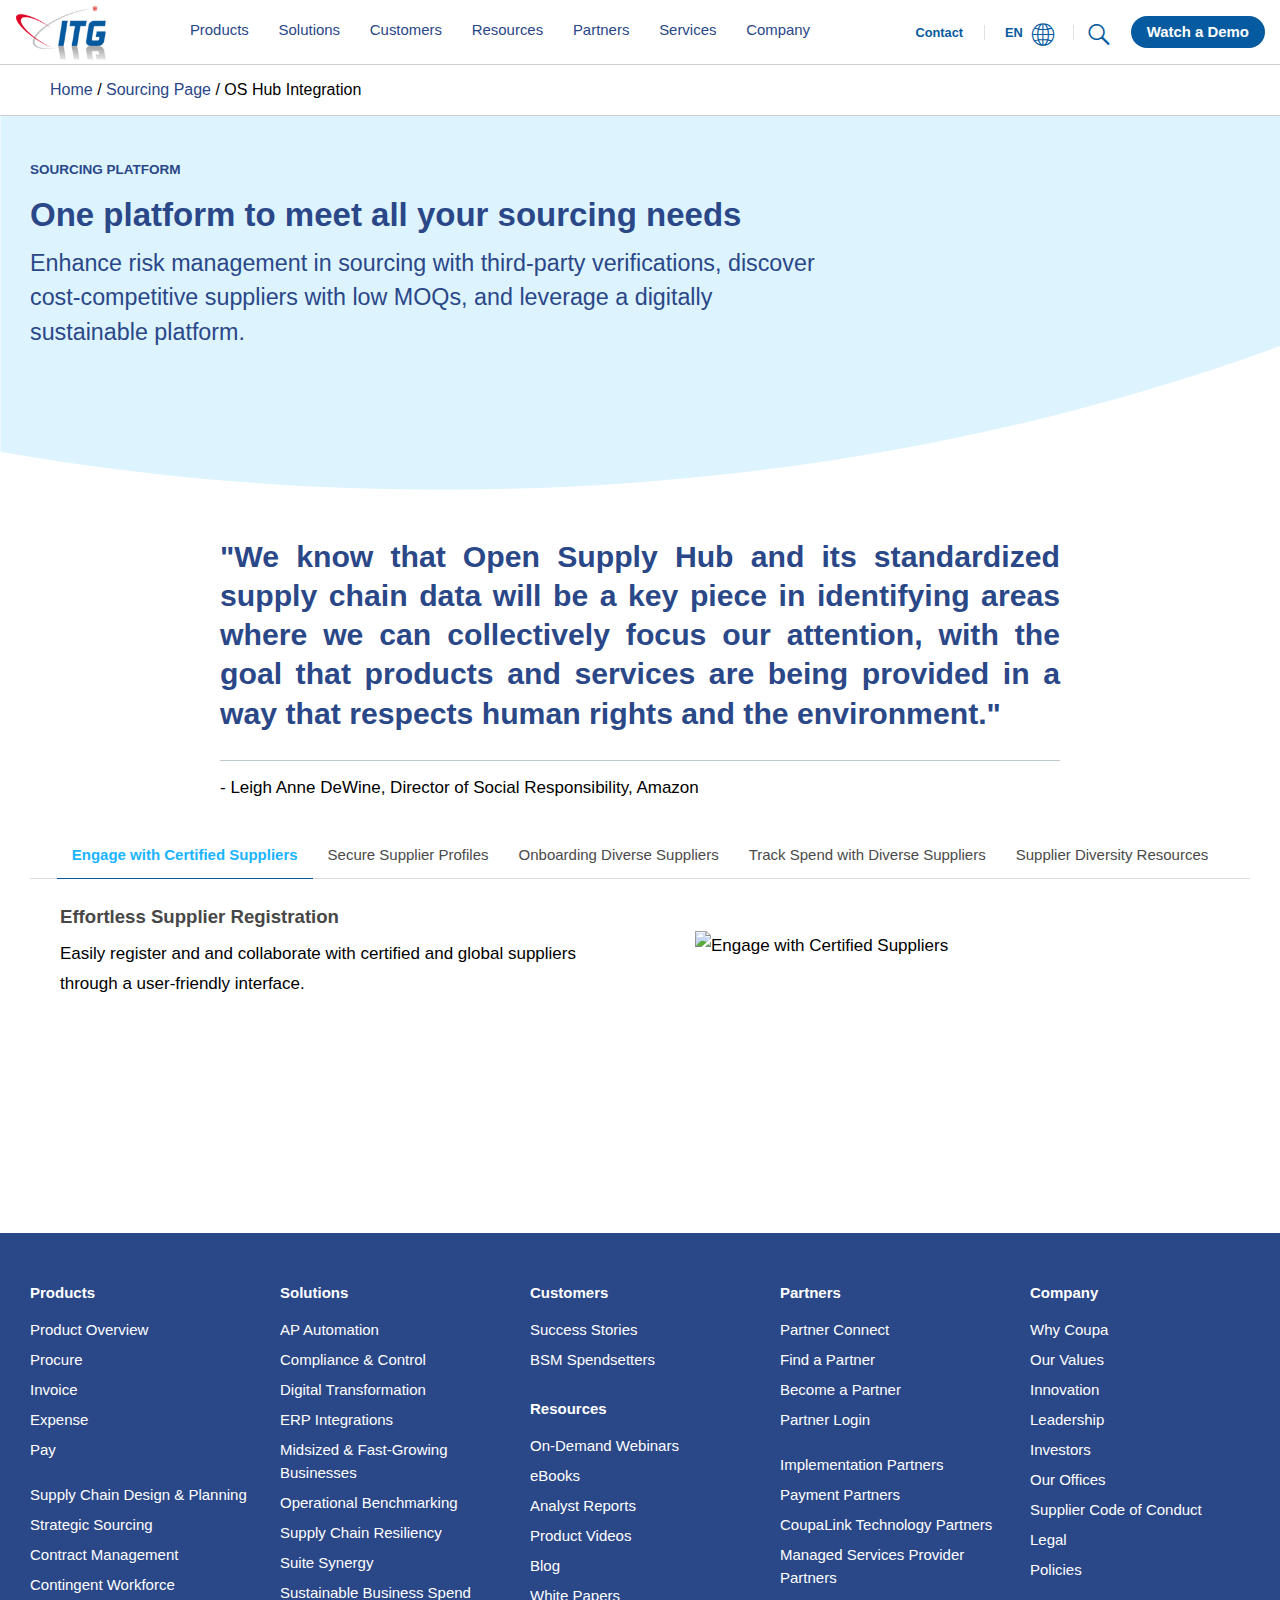
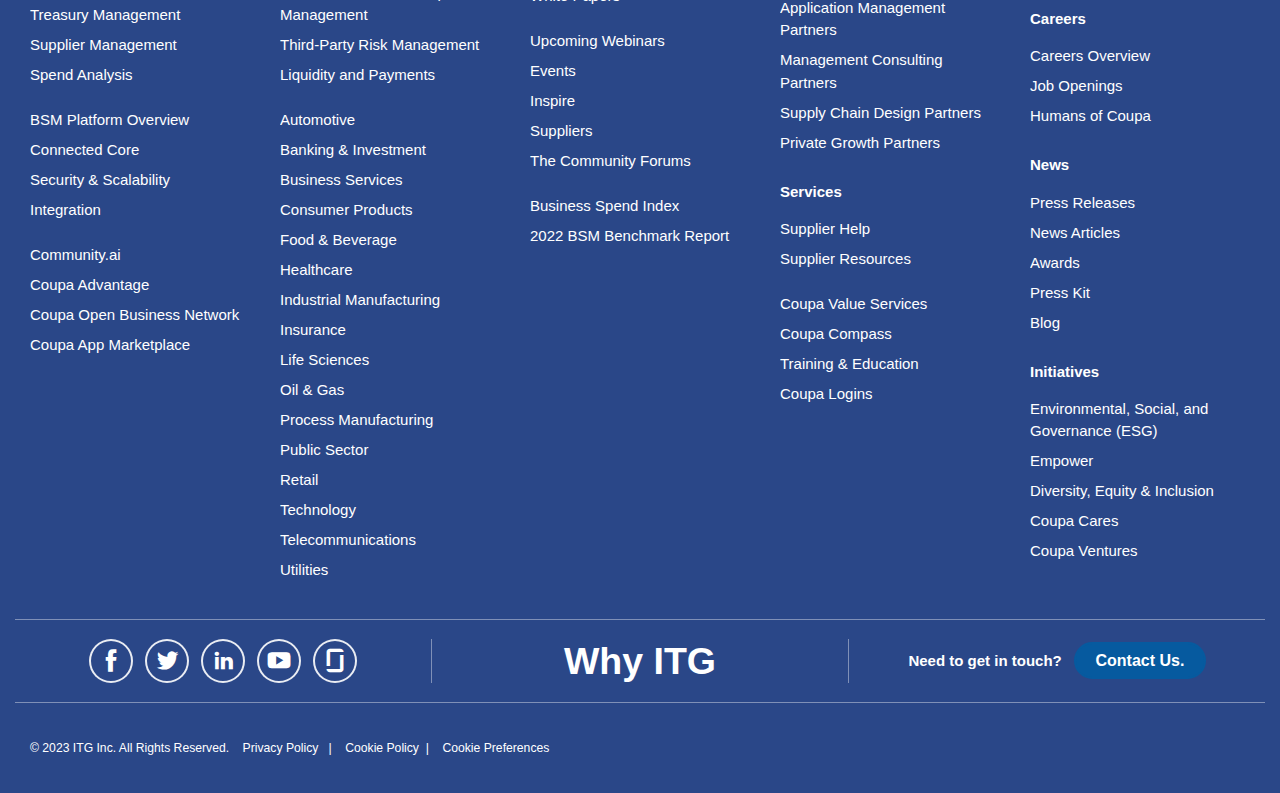
==== sourcing/OS-Hub.html @ 39d5b138 "Update 6" ====
<!DOCTYPE html>
<html lang="en">

<head>
    <meta charset="UTF-8">
    <meta name="viewport" content="width=device-width, initial-scale=1.0">
    <meta http-equiv="Content-Type" content="text/html; charset=UTF-8">
    <meta name="theme-color" content="#1ab4ff">
    <link rel="shortcut icon" href="../img/logo/favicon.png">
    <title>Open Supply Hub Integration | Sourcing | Interactive Technologies Gateway</title>


    <link rel="stylesheet" media="all" href="../css/sourcingPages.css">
    <link rel="stylesheet" media="all" href="https://use.typekit.net/awj7kkq.css" />
    <link rel="stylesheet" media="all" href="../css/sourcingPages2.css">
    <link rel="stylesheet" media="all" href="../css/index2.css">
    <link rel="stylesheet" media="all" href="../css/widget.css">
    <link rel="stylesheet" media="all" href="../css/custom.css">
    <link rel="stylesheet" media="all" href="../css/products.css">
    <link rel="stylesheet" media="all" href="../css/index.css">
    <link rel="stylesheet" media="all" href="../css/index3.css">

    <script src="../js/sourcingPages.js"></script>
</head>

<body>
    <!-- Header -->
    <menu class="main-menu">
        <div class="full-span menu">
            <div class="region region-navigation">
                <div role="navigation" aria-labelledby="block-system-menu-block-mega-menu-menu"
                    id="block-system-menu-block-mega-menu" class="block block-menu navigation menu--mega-menu">
                    <div class="mega-menu-nav">
                        <nav class="nav">
                            <ul class="main-menu site-width-menu">
                                <li class="logo-menu site-width">
                                    <a id="MM-Home" href="../index.html" title="Home" rel="home" class="site-logo">
                                        <img src="../img/logo/Cropedlogo.png" width="144" height="auto">
                                    </a>
                                    <button class="hamburger hamburger--squeeze" type="button">
                                        <span class="hamburger-box">
                                            <span class="hamburger-inner"></span>
                                        </span>
                                    </button>
                                </li>
                                <li class="main-menu-list site-width">
                                    <ul class="d-f fc-fr">
                                        <li class="nav-item">
                                            <a class="nav-item-title">Products</a>
                                            <div class="submenu">
                                                <div class="menu-products site-width d-f fc-fr">
                                                    <div class="menu-section">
                                                        <div class="menu-section-inner">
                                                            <h3>BSM Applications</h3>
                                                            <div class="two-columns">
                                                                <ul class="menu-style-list">
                                                                    <li>
                                                                        <a id="MM-Products"
                                                                            href="http://itg.net.pk/products">Product
                                                                            Overview<span>The Complete BSM
                                                                                Platform</span></a>
                                                                    </li>
                                                                    <li>
                                                                        <a id="MM-Products-Procurement"
                                                                            href="http://itg.net.pk/products/procurement">Procure<span>Powerful
                                                                                &amp; Easy
                                                                                e-Procurement</span></a>
                                                                    </li>
                                                                    <li>
                                                                        <a id="MM-Products-E-Invoicing"
                                                                            href="http://itg.net.pk/products/e-invoicing">Invoice<span>E-Invoicing,
                                                                                Compliance</span></a>
                                                                    </li>
                                                                    <li>
                                                                        <a id="MM-Products-Travel-Expense-Management"
                                                                            href="http://itg.net.pk/products/travel-expense-management">Expense<span>Travel
                                                                                &amp; Expense
                                                                                Management</span></a>
                                                                    </li>
                                                                    <li>
                                                                        <a id="MM-Products-Pay"
                                                                            href="http://itg.net.pk/products/pay">Pay<span>Streamline
                                                                                Payments &amp;
                                                                                Discounts</span></a>
                                                                    </li>
                                                                </ul>
                                                                <ul class="menu-style-list li-link-hover">
                                                                    <li>
                                                                        <a id="MM-Products-Supply-Chain-Design"
                                                                            href="http://itg.net.pk/products/supply-chain-design">Supply
                                                                            Chain Design &amp;
                                                                            Planning<span>Smarter Supply Chain
                                                                                Decisions</span></a>
                                                                    </li>
                                                                    <li>
                                                                        <a id="MM-Products-Strategic-Sourcing"
                                                                            href="http://itg.net.pk/products/strategic-sourcing">Strategic
                                                                            Sourcing<span>Sophisticated Global
                                                                                Sourcing</span></a>
                                                                    </li>
                                                                    <li>
                                                                        <a id="MM-Products-Contract-Lifecycle-Management"
                                                                            href="http://itg.net.pk/products/contract-lifecycle-management">Contract
                                                                            Management<span>Automate Contract
                                                                                Workflows</span></a>
                                                                    </li>
                                                                    <li>
                                                                        <a id="MM-Products-Contingent-Workforce-Management"
                                                                            href="http://itg.net.pk/products/contingent-workforce-management">Services
                                                                            &amp; Contingent Labor<span>Scalable
                                                                                Services Procurement</span></a>
                                                                    </li>
                                                                    <li>
                                                                        <a id="MM-Products-Treasury-Management"
                                                                            href="http://itg.net.pk/products/treasury-management">Treasury
                                                                            Management<span>Optimize Treasury
                                                                                Strategies</span></a>
                                                                    </li>
                                                                    <li>
                                                                        <a id="MM-Products-Supplier-Managment"
                                                                            href="http://itg.net.pk/products/supplier-management">Supplier
                                                                            Management<span>Manage Suppliers
                                                                                &amp; Risk</span></a>
                                                                    </li>
                                                                    <li>
                                                                        <a id="MM-Products-Spend-Analysis"
                                                                            href="http://itg.net.pk/products/spend-analysis">Spend
                                                                            Analysis<span>Predictive Spend
                                                                                Insights</span></a>
                                                                    </li>
                                                                </ul>
                                                            </div>
                                                        </div>
                                                    </div>
                                                    <div class="menu-section">
                                                        <div class="menu-section-inner">
                                                            <h3>Powered by BSM Platform</h3>
                                                            <ul class="menu-style-list li-link-hover pr-r0">
                                                                <li>
                                                                    <a id="MM-Platform"
                                                                        href="http://itg.net.pk/platform">BSM
                                                                        Platform Overview<span>Cloud-Native,
                                                                            Enterprise-Grade</span></a>
                                                                </li>
                                                                <li>
                                                                    <a id="MM-Platform-Connected-Core"
                                                                        href="http://itg.net.pk/platform/connected-core">Connected
                                                                        Core<span>Your BSM Hub</span></a>
                                                                </li>
                                                                <li>
                                                                    <a id="MM-Platform-Security-Scalability"
                                                                        href="http://itg.net.pk/platform/security-scalability">Security
                                                                        &amp; Scalability<span>World-Class
                                                                            Reliability</span></a>
                                                                </li>
                                                                <li>
                                                                    <a id="MM-Platform-ERP-Integration"
                                                                        href="http://itg.net.pk/platform/erp-integration">Integration<span>Rapid
                                                                            Deployment,<br>Straightforward
                                                                            Maintenance</span></a>
                                                                </li>
                                                            </ul>
                                                        </div>
                                                    </div>
                                                    <div class="menu-section">
                                                        <div class="menu-section-innerx">
                                                            <h3>Community</h3>
                                                            <ul class="menu-style-list li-link-hover pr-r0">
                                                                <li>
                                                                    <a id="MM-Community-Community-Intelligence"
                                                                        href="http://itg.net.pk/community/community-intelligence">Community.ai<span>Community
                                                                            Insights &amp;
                                                                            Connections</span></a>
                                                                </li>
                                                                <li>
                                                                    <a id="MM-Community-Coupa-Advantage"
                                                                        href="http://itg.net.pk/community/coupa-advantage">Coupa
                                                                        Advantage<span>Pre-Negotiated Supplier
                                                                            Savings</span></a>
                                                                </li>
                                                                <li>
                                                                    <a id="MM-Community-Open-Business-Network"
                                                                        href="http://itg.net.pk/community/open-business-network">Coupa
                                                                        Open Business Network<span>Collaborating
                                                                            with Suppliers Made Easy</span></a>
                                                                </li>
                                                                <li>
                                                                    <a id="MM-Community-Marketplace"
                                                                        href="https://marketplace.coupa.com/en-US/home"
                                                                        target="_blank" rel="noopener">Coupa App
                                                                        Marketplace<span>Extend Coupa with our
                                                                            App Ecosystem</span></a>
                                                                </li>
                                                            </ul>
                                                        </div>
                                                    </div>
                                                </div>
                                                <div class="overview-menu">
                                                    <span id="Products-Nav-Bottom-Text">Out of 12 P2P Vendors in
                                                        the Gartner Magic Quadrant, Coupa Placed Farthest and
                                                        Highest</span>
                                                    <a id="Products-Nav-Bottom-CTA"
                                                        href="http://itg.net.pk/resources/analyst-reports/GartnerMQ/2021/P2P?itm_source=Coupa&amp;itm_medium=Site-Personalization&amp;itm_campaign=NB-2022Q4&amp;itm_trm=All&amp;itm_content=21-Gartner-MQ-P2P&amp;itm_last_engagement=PG23432A1"
                                                        target="_blank" rel="noopener">See Gartner MQ</a>
                                                </div>
                                            </div>
                                        </li>
                                        <li class="nav-item">
                                            <a class="nav-item-title">Solutions</a>
                                            <div class="submenu">
                                                <div class="menu-solutions site-width d-f fc-fr">
                                                    <div class="menu-section">
                                                        <div class="menu-section-inner">
                                                            <h3 class="coupa-blue">Business Role</h3>
                                                            <ul class="menu-style-list pr-r0">
                                                                <li class="menu-style-list pr-r0">
                                                                    <a id="MM-Solutions-Procurement-Leader"
                                                                        href="http://itg.net.pk/solutions/procurement-leader">Procurement</a>
                                                                </li>
                                                                <li class="menu-style-list pr-r0">
                                                                    <a id="MM-Solutions-Finance-Leader"
                                                                        href="http://itg.net.pk/solutions/finance-leader">Finance</a>
                                                                </li>
                                                                <li class="menu-style-list pr-r0">
                                                                    <a id="MM-Solutions-Supply-Chain-Leader"
                                                                        href="http://itg.net.pk/solutions/supply-chain-leader">Supply
                                                                        Chain</a>
                                                                </li>
                                                            </ul>
                                                        </div>
                                                    </div>
                                                    <div class="menu-section">
                                                        <div class="menu-section-inner">
                                                            <h3 class="coupa-blue">Business Need</h3>
                                                            <ul class="menu-style-list pr-r0">
                                                                <li>
                                                                    <a id="MM-Solutions-AP-Automation"
                                                                        href="http://itg.net.pk/solutions/ap-automation">AP
                                                                        Automation</a>
                                                                </li>
                                                                <li>
                                                                    <a id="MM-Solutions-Compliance-Control"
                                                                        href="http://itg.net.pk/solutions/compliance-control">Compliance
                                                                        &amp; Control</a>
                                                                </li>
                                                                <li>
                                                                    <a id="MM-Solutions-Digital-Transformation"
                                                                        href="http://itg.net.pk/solutions/digital-transformation">Digital
                                                                        Transformation</a>
                                                                </li>
                                                                <li>
                                                                    <a id="MM-Solutions-ERP-Integration"
                                                                        href="http://itg.net.pk/solutions/erp-integration">ERP
                                                                        Integrations</a>
                                                                </li>
                                                                <li>
                                                                    <a id="MM-Solutions-Midsized-Fast-Groth-Businesses"
                                                                        href="http://itg.net.pk/solutions/midsized-fast-growth-businesses">Midsized
                                                                        &amp; Fast-Growing Businesses</a>
                                                                </li>
                                                                <li>
                                                                    <a id="MM-Solutions-Operational-Benchmarking"
                                                                        href="http://itg.net.pk/solutions/operational-benchmarking">Operational
                                                                        Benchmarking</a>
                                                                </li>
                                                                <li>
                                                                    <a id="MM-Solutions-Supply-Chain-Resiliency"
                                                                        href="http://itg.net.pk/solutions/supply-chain-resiliency">Supply
                                                                        Chain Resiliency</a>
                                                                </li>
                                                                <li>
                                                                    <a id="MM-Solutions-Suite-Synergy"
                                                                        href="http://itg.net.pk/solutions/suite-synergy">Suite
                                                                        Synergy</a>
                                                                </li>
                                                                <li>
                                                                    <a id="MM-Solutions-Suitable-Business-Spend-Management"
                                                                        href="http://itg.net.pk/solutions/sustainable-business-spend-management">Sustainable
                                                                        Business Spend Management</a>
                                                                </li>
                                                                <li>
                                                                    <a id="MM-Solutions-Third-Party-Risk-Management"
                                                                        href="http://itg.net.pk/solutions/third-party-risk-management">Third-Party
                                                                        Risk Management</a>
                                                                </li>
                                                                <li>
                                                                    <a id="MM-Solutions-Liquidity-Payments"
                                                                        href="http://itg.net.pk/solutions/unlock-liquidity-and-streamline-payments">Liquidity
                                                                        and Payments</a>
                                                                </li>
                                                            </ul>
                                                        </div>
                                                    </div>
                                                    <div class="menu-section icn-list">
                                                        <div class="menu-section-inner" style="border-right: none;">
                                                            <h3 class="coupa-blue">Industries</h3>
                                                            <div class="d-f fc-fr">
                                                                <ul class="first menu-style-list pr-r1">
                                                                    <li><a class="icn"><i
                                                                                class="icon-icon_auto"></i></a><a
                                                                            id="MM-Solutions-Industries-Automotive"
                                                                            href="http://itg.net.pk/solutions/industries/automotive">Automotive</a>
                                                                    </li>
                                                                    <li><a class="icn"><i
                                                                                class="icon-Financial_Services"></i></a><a
                                                                            id="MM-Solutions-Industries-Banking-Investment"
                                                                            href="http://itg.net.pk/solutions/industries/banking-investment">Banking
                                                                            &amp; Investment</a></li>
                                                                    <li><a class="icn"><i
                                                                                class="icon-icon_business_services"></i></a><a
                                                                            id="MM-Solutions-Industries-Business-Services"
                                                                            href="http://itg.net.pk/solutions/industries/business-services">Business
                                                                            Services</a></li>
                                                                    <li><a class="icn"><i class="icon-CPG"></i></a><a
                                                                            id="MM-Solutions-Industries-Consumer-Products"
                                                                            href="http://itg.net.pk/solutions/industries/consumer-products">Consumer
                                                                            Products</a></li>
                                                                    <li><a class="icn"><i
                                                                                class="icon-icon_grad_cap"></i></a><a
                                                                            id="MM-Solutions-Industries-Education"
                                                                            href="http://itg.net.pk/solutions/industries/higher-education">Education</a>
                                                                    </li>
                                                                    <li><a class="icn"><i
                                                                                class="icon-Hospitality"></i></a><a
                                                                            id="MM-Solutions-Industries-Food-Beverage"
                                                                            href="http://itg.net.pk/solutions/industries/food-beverage">Food
                                                                            &amp; Beverage</a></li>
                                                                    <li><a class="icn"><i
                                                                                class="icon-Healthcare"></i></a><a
                                                                            id="MM-Solutions-Industries-Healthcare"
                                                                            href="http://itg.net.pk/solutions/industries/healthcare">Healthcare</a>
                                                                    </li>
                                                                    <li><a class="icn"><i
                                                                                class="icon-Manufacturing"></i></a><a
                                                                            id="MM-Solutions-Industries-Industrial-Manufacturing"
                                                                            href="http://itg.net.pk/solutions/industries/industrial-manufacturing">Industrial
                                                                            Manufacturing</a></li>
                                                                    <li><a class="icn"><i
                                                                                class="icon-icon_insurance"></i></a><a
                                                                            id="MM-Solutions-Industries-Insurance"
                                                                            href="http://itg.net.pk/solutions/industries/insurance">Insurance</a>
                                                                    </li>
                                                                </ul>
                                                                <ul class="second menu-style-list">
                                                                    <li><a class="icn"><i
                                                                                class="icon-Life_Sciences"></i></a><a
                                                                            id="MM-Solutions-Industries-Life-Sciences"
                                                                            href="http://itg.net.pk/solutions/industries/life-sciences">Life
                                                                            Sciences</a></li>
                                                                    <li><a class="icn"><i
                                                                                class="icon-icon_oil"></i></a><a
                                                                            id="MM-Solutions-Industries-Oil-Gas"
                                                                            href="http://itg.net.pk/solutions/industries/oil-gas">Oil
                                                                            &amp; Gas</a></li>
                                                                    <li><a class="icn"><i
                                                                                class="icon-icon_process_manufacturing"></i></a><a
                                                                            id="MM-Solutions-Industries-Process-Manufacturing"
                                                                            href="http://itg.net.pk/solutions/industries/process-manufacturing">Process
                                                                            Manufacturing</a></li>
                                                                    <li><a class="icn"><i
                                                                                class="icon-Public_Sector"></i></a><a
                                                                            id="MM-Solutions-Industries-Public-Sector"
                                                                            href="http://itg.net.pk/solutions/industries/public-sector">Public
                                                                            Sector</a></li>
                                                                    <li><a class="icn"><i class="icon-Retail"></i></a><a
                                                                            id="MM-Solutions-Industries-Retail"
                                                                            href="http://itg.net.pk/solutions/industries/retail">Retail</a>
                                                                    </li>
                                                                    <li><a class="icn"><i
                                                                                class="icon-Technology"></i></a><a
                                                                            id="MM-Solutions-Industries-Technology"
                                                                            href="http://itg.net.pk/solutions/industries/technology">Technology</a>
                                                                    </li>
                                                                    <li><a class="icn"><i
                                                                                class="icon-icon_telecoms"></i></a><a
                                                                            id="MM-Solutions-Industries-Telecommunications"
                                                                            href="http://itg.net.pk/solutions/industries/telecommunications">Telecommunications</a>
                                                                    </li>
                                                                    <li><a class="icn"><i
                                                                                class="icon-Energy_Utilities"></i></a><a
                                                                            id="MM-Solutions-Industries-Utilities"
                                                                            href="http://itg.net.pk/solutions/industries/utilities">Utilities</a>
                                                                    </li>
                                                                </ul>
                                                            </div>
                                                        </div>
                                                    </div>
                                                </div>
                                                <div class="overview-menu">
                                                    <span id="Solutions-Nav-Bottom-Text">The 2022 Benchmark
                                                        Report: Get 20 Best-in-Class KPI's</span>
                                                    <a id="Solutions-Nav-Bottom-CTAText"
                                                        href="http://itg.net.pk/benchmark/2022?itm_medium=22-Benchmark-Report&amp;itm_campaign=Notification-Bar&amp;itm_last_engagement=PG20313A1">Benchmark
                                                        Yourself</a>
                                                </div>
                                            </div>
                                        </li>
                                        <li class="nav-item">
                                            <a class="nav-item-title">Customers</a>
                                            <div class="submenu">
                                                <div class="menu-customers site-width d-f fc-fr">
                                                    <div class="cta-first py-r2">
                                                        <div class="cta-img">
                                                            <a id="MM-Customers-Image"
                                                                href="http://itg.net.pk/customers">
                                                                <img src="../New folder/Business Spend Management Software_ All in One Cloud _ Coupa_files/nav_customers.svg"
                                                                    width="300">
                                                            </a>
                                                        </div>
                                                        <div class="cta-txt">
                                                            <span class="mb-r1">Find, learn, hear our
                                                                customers<br>stories and their successes</span>
                                                            <a id="MM-Customers-Button"
                                                                href="http://itg.net.pk/customers"
                                                                class="coupa-blue-button button smaller blue">See
                                                                Success Stories</a>
                                                        </div>
                                                    </div>
                                                    <div class="cta-second py-r2">
                                                        <div class="cta-img">
                                                            <a id="MM-Spendsetters-Image"
                                                                href="http://itg.net.pk/spendsetters">
                                                                <img src="../New folder/Business Spend Management Software_ All in One Cloud _ Coupa_files/nav_customers_spendsetters.svg"
                                                                    width="300">
                                                            </a>
                                                        </div>
                                                        <div class="cta-txt">
                                                            <span class="mb-r1">Hear from the leaders
                                                                revolutionizing<br>Business Spend
                                                                Management</span>
                                                            <a id="MM-Spendsetters-Button"
                                                                href="http://itg.net.pk/spendsetters"
                                                                class="coupa-blue-button button smaller blue">Watch
                                                                Now</a>
                                                        </div>
                                                    </div>
                                                </div>
                                                <div class="overview-menu">
                                                    <span id="Customers-Nav-Bottom-Text">Customers Share Their
                                                        Stories of How Coupa Provided Real-World Value "In
                                                        Action"</span>
                                                    <a id="Customers-Nav-Bottom-CTA"
                                                        href="http://itg.net.pk/business-spend-management/lp_all-22-customer-marketing-spendsetter-stories-book?itm_medium=Customer-Marketing-Spendsetter-Stories-Book&amp;itm_campaign=Notification-Bar&amp;itm_last_engagement=PG21351A1">Coupa
                                                        Customer Stories</a>
                                                </div>
                                            </div>
                                        </li>
                                        <li class="nav-item">
                                            <a class="nav-item-title">Resources</a>
                                            <div class="submenu">
                                                <div class="menu-resources site-width d-f fc-fr">
                                                    <div class="menu-section">
                                                        <div class="menu-section-inner">
                                                            <h3>Learn</h3>
                                                            <ul class="menu-style-list pr-r0">
                                                                <li>
                                                                    <a id="MM-Resources-On-Demand-Webinars"
                                                                        href="http://itg.net.pk/resources?resource=3539#resources"><i
                                                                            class="icon-resource-icon_onDemand"></i>On-Demand
                                                                        Webinars</a>
                                                                </li>
                                                                <li>
                                                                    <a id="MM-Resources-Ebooks"
                                                                        href="http://itg.net.pk/resources?resource=3831#resources"><i
                                                                            class="icon-resource-icon_eBook"></i>eBooks</a>
                                                                </li>
                                                                <li>
                                                                    <a id="MM-Resources-Analyst-Reports"
                                                                        href="http://itg.net.pk/resources?resource=3541#resources"><i
                                                                            class="icon-resource-icon_analystReport"></i>Analyst
                                                                        Reports</a>
                                                                </li>
                                                                <li>
                                                                    <a id="MM-Resources-Product-Videos"
                                                                        href="http://itg.net.pk/resources?resource=3540#resources"><i
                                                                            class="icon-resource-icon_productVideo"></i>Product
                                                                        Videos</a>
                                                                </li>
                                                                <li>
                                                                    <a id="MM-Resources-Blog"
                                                                        href="http://itg.net.pk/blog" target="_blank"
                                                                        rel="noopener"><i
                                                                            class="icon-resource-icon_blog"></i>Blog</a>
                                                                </li>
                                                                <li>
                                                                    <a id="MM-Resources-Whitepapers"
                                                                        href="http://itg.net.pk/resources?resource=3832#resources"><i
                                                                            class="icon-resource-icon_whitepaper"></i>White
                                                                        Papers</a>
                                                                </li>
                                                            </ul>
                                                        </div>
                                                    </div>
                                                    <div class="menu-section">
                                                        <div class="menu-section-inner">
                                                            <h3>Connect</h3>
                                                            <ul class="menu-style-list pr-r0">
                                                                <li>
                                                                    <a id="MM-Resources-Upcoming-Webinar"
                                                                        href="http://itg.net.pk/events?field_event_type=4361#resources"><i
                                                                            class="icon-resource-icon_upcomingWebinar"></i>Upcoming
                                                                        Webinars</a>
                                                                </li>
                                                                <li>
                                                                    <a id="MM-Resources-Events"
                                                                        href="http://itg.net.pk/events?field_event_type=4356#resources"><i
                                                                            class="icon-resource-icon_event"></i>Events</a>
                                                                </li>
                                                                <li>
                                                                    <a id="MM-Resources-Inspire"
                                                                        href="http://itg.net.pk/inspire" target="_blank"
                                                                        rel="noopener"><i
                                                                            class="icon-resource-icon_inspire"></i>Inspire</a>
                                                                </li>
                                                                <li>
                                                                    <a id="MM-Resources-Supplier"
                                                                        href="https://supplier.coupa.com/"
                                                                        target="_blank" rel="noopener"><i
                                                                            class="icon-User_Centric"></i>Suppliers</a>
                                                                </li>
                                                                <li>
                                                                    <a id="MM-Resources-Community"
                                                                        href="https://community.coupa.com/"
                                                                        target="_blank" rel="noopener"><i
                                                                            class="icon-resource-icon_forum"></i>The
                                                                        Community Forums</a>
                                                                </li>
                                                            </ul>
                                                        </div>
                                                    </div>
                                                    <div class="menu-section">
                                                        <div class="menu-section-inner">
                                                            <h3>Assess</h3>
                                                            <ul class="menu-style-list pr-r0">
                                                                <li>
                                                                    <a id="MM-Assess-Business-Spend-Index"
                                                                        href="http://itg.net.pk/thecoupaBSI"><i
                                                                            class="icon-resource-icon_BSI"></i>Business
                                                                        Spend Index</a>
                                                                </li>
                                                                <li>
                                                                    <a id="MM-Assess-Benchmark"
                                                                        href="http://itg.net.pk/benchmark"><i
                                                                            class="icon-resource-icon_benchmark"></i>2022
                                                                        BSM<br>Benchmark Report</a>
                                                                </li>
                                                            </ul>
                                                        </div>
                                                    </div>
                                                    <div class="menu-section menu-cta">
                                                        <div class="cta">
                                                            <a id="MM-Resources-Image"
                                                                href="http://itg.net.pk/resources" class="cta-link">
                                                                <img src="../New folder/Business Spend Management Software_ All in One Cloud _ Coupa_files/nav_resources.svg"
                                                                    height="230" width="240" class="mb-r1">
                                                                <span>View Full Resource Library</span>
                                                            </a>
                                                            <a id="MM-Resources-Button"
                                                                href="http://itg.net.pk/resources"
                                                                class="coupa-blue-button button blue smaller">Explore
                                                                Now</a>
                                                        </div>
                                                    </div>
                                                </div>
                                                <div class="overview-menu">
                                                    <span id="Resources-Nav-Bottom-Text">Coupa Named a Leader in
                                                        Forrester’s Wave for S2C, P2P, and Other Supplier Value
                                                        Management Criteria</span>
                                                    <a id="Resources-Nav-Bottom-CTA"
                                                        href="http://itg.net.pk/resources/analyst-reports/Forrester/2022/SVM?itm_medium=22-Forrester-SVM&amp;itm_campaign=Notification-Bar&amp;itm_last_engagement=PG20045A1"
                                                        target="_blank" rel="noopener">Read Report</a>
                                                </div>
                                            </div>
                                        </li>
                                        <li class="nav-item">
                                            <a class="nav-item-title">Partners</a>
                                            <div class="submenu">
                                                <div class="menu-partners site-width d-f fc-fr">
                                                    <div class="menu-section">
                                                        <div class="menu-section-inner">
                                                            <h3>Partners</h3>
                                                            <ul class="menu-style-list pr-r0">
                                                                <li>
                                                                    <a id="MM-Partners-Partner-Connect"
                                                                        href="http://itg.net.pk/partners/partner-connect-program">Partner
                                                                        Connect</a>
                                                                </li>
                                                                <li>
                                                                    <a id="MM-Partners-Become-A-Partner"
                                                                        href="http://itg.net.pk/partners/partner-connect-program/coupa-partner-connect-application">Become
                                                                        a Partner</a>
                                                                </li>
                                                                <li>
                                                                    <a id="MM-Partners-Partner-Login"
                                                                        href="https://partnerconnect.coupa.com/"
                                                                        target="_blank" rel="noopener">Partner
                                                                        Login</a>
                                                                </li>
                                                            </ul>
                                                        </div>
                                                    </div>
                                                    <div class="menu-section">
                                                        <div class="menu-section-inner">
                                                            <h3>Partner Programs</h3>
                                                            <ul class="menu-style-list pr-r0">
                                                                <li>
                                                                    <a id="MM-Partners-Implementation-Partners"
                                                                        href="http://itg.net.pk/partners/partner-connect-program/implementation-partners">Implementation
                                                                        Partners</a>
                                                                </li>
                                                                <li>
                                                                    <a id="MM-Partners-Payment-Partners"
                                                                        href="http://itg.net.pk/partners/pay-partners">Payment
                                                                        Partners</a>
                                                                </li>
                                                                <li>
                                                                    <a id="MM-Partners-Coupalink-Partners"
                                                                        href="http://itg.net.pk/partners/coupalink">CoupaLink
                                                                        Technology Partners</a>
                                                                </li>
                                                                <li>
                                                                    <a id="MM-Partners-Manages-Service-Partners"
                                                                        href="http://itg.net.pk/partners/partner-connect-program/managed-service-partners">Managed
                                                                        Services Provider Partners</a>
                                                                </li>
                                                                <li>
                                                                    <a id="MM-Partners-Application-Management-Partners"
                                                                        href="http://itg.net.pk/partners/partner-connect-program/application-management-partners">Application
                                                                        Management Partners</a>
                                                                </li>
                                                                <li>
                                                                    <a id="MM-Partners-Management-Consulting-Partners"
                                                                        href="http://itg.net.pk/partners/partner-connect-program/management-consulting-partners">Management
                                                                        Consulting Partners</a>
                                                                </li>
                                                                <li>
                                                                    <a id="MM-Partners-Supply-Chain-Design-Partners"
                                                                        href="http://itg.net.pk/partners/partner-connect-program/supply-chain-design-partners">Supply
                                                                        Chain Design Partners</a>
                                                                </li>
                                                                <li>
                                                                    <a id="MM-Partners-Private-Growth-Partners"
                                                                        href="http://itg.net.pk/partners/partner-connect-program/private-growth-partners">Private
                                                                        Growth Partners</a>
                                                                </li>
                                                            </ul>
                                                        </div>
                                                    </div>
                                                    <div class="menu-section menu-cta">
                                                        <div class="cta">
                                                            <a id="MM-Partners-Coupalink-Partners-Image"
                                                                href="http://itg.net.pk/partners/coupalink"
                                                                class="cta-link">
                                                                <img src="../New folder/Business Spend Management Software_ All in One Cloud _ Coupa_files/nav_partners.svg"
                                                                    height="230" width="240" class="mb-r1">
                                                                <span>Explore Technology Partners</span>
                                                            </a>
                                                            <a id="MM-Partners-Coupalink-Partners-Button"
                                                                href="http://itg.net.pk/partners/coupalink"
                                                                class="coupa-blue-button button blue smaller">Learn
                                                                More</a>
                                                        </div>
                                                    </div>
                                                </div>
                                                <div class="overview-menu">
                                                    <span id="Partners-Nav-Bottom-Text">What Can You Glean About
                                                        the Economy from an Analysis of Hundreds of Companies’
                                                        Spend Decisions?</span>
                                                    <a is="Partners-Nav-Bottom-CTA"
                                                        href="http://itg.net.pk/thecoupaBSI?itm_campaign=NB-2023Q1&amp;itm_content=23-Coupa-BSI&amp;itm_medium=Notification-Bar&amp;itm_source=Coupa&amp;itm_trm=All&amp;itm_last_engagement=PG23434A1">See
                                                        the Coupa BSI</a>
                                                </div>
                                            </div>
                                        </li>
                                        <li class="nav-item">
                                            <a class="nav-item-title">Services</a>
                                            <div class="submenu">
                                                <div class="menu-services site-width d-f fc-fr">
                                                    <div class="menu-section">
                                                        <div class="menu-section-inner">
                                                            <h3>Supplier Support</h3>
                                                            <div class="two-columns">
                                                                <ul class="menu-style-list">
                                                                    <li>
                                                                        <a id="MM-Supplier-Support-Supplier"
                                                                            href="https://supplier.coupa.com/"
                                                                            target="_blank" rel="noopener">Supplier
                                                                            Help<span>Help personalized for
                                                                                suppliers</span></a>
                                                                    </li>
                                                                    <li>
                                                                        <a id="MM-Supplier-Support-Supplier-Resources"
                                                                            href="https://supplier.coupa.com/resources"
                                                                            target="_blank" rel="noopener">Supplier
                                                                            Resources<span>Curated content for
                                                                                suppliers</span></a>
                                                                    </li>
                                                                </ul>
                                                            </div>
                                                        </div>
                                                    </div>
                                                    <div class="menu-section">
                                                        <div class="menu-section-inner pr-r2 sec-customer-services">
                                                            <h3>Customer Services</h3>
                                                            <ul class="menu-style-list">
                                                                <li>
                                                                    <a id="MM-Services-Value-Services"
                                                                        href="http://itg.net.pk/services/coupa-value-services">Coupa
                                                                        Value Services<span>Reach your business
                                                                            goals with implementation and
                                                                            success solutions</span></a>
                                                                </li>
                                                                <li>
                                                                    <a href="http://itg.net.pk/services/coupa-compass">Coupa
                                                                        Compass<span>Access resources and
                                                                            support to chart your path to
                                                                            success</span></a>
                                                                </li>
                                                                <li>
                                                                    <a id="MM-Services-Training-Education"
                                                                        href="http://itg.net.pk/services/training-education">Training
                                                                        &amp; Education<span>Explore learning
                                                                            resources to advance and certify
                                                                            your expertise</span></a>
                                                                </li>
                                                            </ul>
                                                        </div>
                                                    </div>
                                                    <div class="menu-section menu-cta">
                                                        <div class="cta">
                                                            <a id="MM-Services-Value-Services-Image"
                                                                href="http://itg.net.pk/services/coupa-value-services"
                                                                class="cta-link">
                                                                <img src="../New folder/Business Spend Management Software_ All in One Cloud _ Coupa_files/nav_services.svg"
                                                                    height="230" width="240" class="mb-r1">
                                                                <span>Reach Your Business Goals</span>
                                                            </a>
                                                            <a id="MM-Services-Value-Services-Button"
                                                                href="http://itg.net.pk/services/coupa-value-services"
                                                                class="coupa-blue-button button blue smaller">Lean
                                                                More</a>
                                                        </div>
                                                    </div>
                                                </div>
                                                <div class="overview-menu">
                                                    <span id="Services-Nav-Bottom-Text">Explore the Coupa
                                                        University Learning Portal, Certification Courses, and
                                                        Success Compass Webinars</span>
                                                    <a id="Services-Nav-Bottom-CTA"
                                                        href="http://itg.net.pk/services/training-education?itm_source=Coupa&amp;itm_medium=Notification-Bar&amp;itm_campaign=NB-2021Q2&amp;itm_trm=All&amp;itm_content=21-Training-Education&amp;itm_last_engagement=PG14406A1">Boost
                                                        Your Knowledge</a>
                                                </div>
                                            </div>
                                        </li>
                                        <li class="nav-item">
                                            <a class="nav-item-title">Company</a>
                                            <div class="submenu">
                                                <div class="menu-company site-width d-f fc-fr">
                                                    <div class="menu-section">
                                                        <div class="menu-section-inner">
                                                            <h3>About</h3>
                                                            <ul class="menu-style-list">
                                                                <li><a id="MM-Company-Why-Coupa"
                                                                        href="http://itg.net.pk/company/why-coupa">Why
                                                                        Coupa</a></li>
                                                                <li><a id="MM-Company-Our-Values"
                                                                        href="http://itg.net.pk/company/our-values">Our
                                                                        Values</a></li>
                                                                <li><a id="MM-Company-Innovation"
                                                                        href="http://itg.net.pk/company/innovation">Innovation</a>
                                                                </li>
                                                                <li><a id="MM-Company-Leadership"
                                                                        href="http://itg.net.pk/company/leadership">Leadership</a>
                                                                </li>
                                                                <!--<li><a id="MM-Company-Board-Of-Directors" href="/company/board-of-directors">Board of Directors</a></li>-->
                                                                <li><a id="MM-Company-Investors"
                                                                        href="https://investors.coupa.com/"
                                                                        target="_blank" rel="noopener">Investors</a>
                                                                </li>
                                                                <li><a id="MM-Company-Our-Offices"
                                                                        href="http://itg.net.pk/company/our-offices">Our
                                                                        Offices</a></li>
                                                                <li><a id="MM-Company-Policies"
                                                                        href="http://itg.net.pk/policies">Policies</a>
                                                                </li>

                                                            </ul>
                                                        </div>
                                                    </div>
                                                    <div class="menu-section">
                                                        <div class="menu-section-inner">
                                                            <h3>Careers</h3>
                                                            <ul class="menu-style-list">
                                                                <li><a id="MM-Careers-Overview"
                                                                        href="https://careers.coupa.com/global/en"
                                                                        target="_blank" rel="noopener">Careers
                                                                        Overview</a></li>
                                                                <li><a id="MM-Careers-Job-Openings"
                                                                        href="https://careers.coupa.com/job-openings"
                                                                        target="_blank" rel="noopener">Job
                                                                        Openings</a></li>
                                                                <li><a id="MM-Careers-Humans-of-Coupa"
                                                                        href="http://itg.net.pk/humans-of-coupa">Humans
                                                                        of Coupa</a></li>
                                                            </ul>
                                                        </div>
                                                    </div>
                                                    <div class="menu-section">
                                                        <div class="menu-section-inner">
                                                            <h3>News</h3>
                                                            <ul class="menu-style-list">
                                                                <li><a id="MM-News-Press-Releases"
                                                                        href="http://itg.net.pk/company/press-releases">Press
                                                                        Releases</a></li>
                                                                <li><a id="MM-News-Articles"
                                                                        href="http://itg.net.pk/company/news-articles">News
                                                                        Articles</a></li>
                                                                <li><a id="MM-News-Awards"
                                                                        href="http://itg.net.pk/company/awards">Awards</a>
                                                                </li>
                                                                <li><a id="MM-News-Press-Kit"
                                                                        href="http://itg.net.pk/company/press-kit">Press
                                                                        Kit</a></li>
                                                                <li><a id="MM-News-Blog" href="http://itg.net.pk/blog"
                                                                        target="_blank" rel="noopener">Blog</a>
                                                                </li>
                                                            </ul>
                                                        </div>
                                                    </div>
                                                    <div class="menu-section">
                                                        <h3>Initiatives</h3>
                                                        <ul class="menu-style-list">
                                                            <li><a id="MM-Initiatives-Corporate-Sustainability"
                                                                    href="http://itg.net.pk/company/corporate-sustainability">Corporate
                                                                    Sustainability</a></li>
                                                            <li><a id="MM-Initiatives-Empower"
                                                                    href="http://itg.net.pk/company/empower">Empower</a>
                                                            </li>
                                                            <li><a id="MM-Initiatives-Diversity-Equity-Inclusion"
                                                                    href="http://itg.net.pk/company/diversity-equity-inclusion">Diversity,
                                                                    Equity, &amp; Inclusion</a></li>
                                                            <li><a id="MM-Initiatives-Coupa-Cares"
                                                                    href="http://itg.net.pk/company/coupa-cares">Coupa
                                                                    Cares</a></li>
                                                            <li><a id="MM-Initiatives-Coupa-Ventures"
                                                                    href="http://itg.net.pk/company/coupaventures">Coupa
                                                                    Ventures</a></li>
                                                        </ul>
                                                    </div>
                                                </div>
                                                <div class="overview-menu">
                                                    <!--
                        <span id="Company-Nav-Bottom-Text">5 Reasons Coupa Is Different: C.O.U.P.A.</span>
                        <a id="Company-Nav-Bottom-CTA" href="/company/why-coupa?utm_source=Coupa&utm_medium=Notification-Bar&utm_campaign=NB-2021Q2&utm_trm=All&utm_content=21-Training-Education&utm_last_engagement=PG14407A1">See Our Difference</a>
                        -->
                                                    <span id="Company-Nav-Bottom-Text">Coupa Is on a Mission to
                                                        Change the World's View of Business Spend</span>
                                                    <a id="Company-Nav-Bottom-CTA"
                                                        href="http://itg.net.pk/thepowerofspend?itm_medium=21-Behold-The-Power-of-Spend-TV&amp;itm_campaign=Notification-Bar&amp;itm_last_engagement=PG18260A1">Behold
                                                        the Power of Spend</a>
                                                </div>
                                            </div>
                                        </li>
                                        <li class="nav-item mobile-nav-item menu-global-icon-li">
                                            <a class="nav-item-title menu-icon-global do-click">EN <i style="top:10px"
                                                    class="menu-icon-global-icon icon-Languages"></i></a>
                                            <div class="submenu">
                                                <div class="menu-company site-width d-f fc-fr">
                                                    <div class="menu-section">
                                                        <div class="menu-section-inner">
                                                            <h3>Languages</h3>
                                                            <ul class="menu-style-list">
                                                                <li><a id="MM-Language-FR-mobile"
                                                                        href="http://itg.net.pk/fr">Français</a>
                                                                </li>
                                                                <li><a id="MM-Language-DE-mobile"
                                                                        href="http://itg.net.pk/de">Deutsch</a>
                                                                </li>
                                                                <li><a id="MM-Language-JA-mobile"
                                                                        href="http://itg.net.pk/ja">日本語
                                                                        (Japanese)</a></li>
                                                                <li><a id="MM-Language-PT-BR-mobile"
                                                                        href="http://itg.net.pk/pt-br">Português</a>
                                                                </li>
                                                                <li><a id="MM-Language-ES-LA-mobile"
                                                                        href="http://itg.net.pk/es-la">Español</a>
                                                                </li>
                                                            </ul>
                                                        </div>
                                                    </div>
                                                </div>
                                            </div>
                                        </li>
                                        <li class="nav-item mobile-nav-item">
                                            <a id="MM-Contact-Us" class="nav-item-title do-click"
                                                href="http://itg.net.pk/contact-us">Contact</a>
                                        </li>
                                    </ul>
                                </li>
                                <li class="menu-right-content">
                                    <ul class="d-f menu-right-menu">
                                        <li><a id="MM-Contact-Us-Button" href="http://itg.net.pk/contact-us"
                                                class="orange">Contact</a></li>
                                        <li class="menu-global-icon-li sub-nav-item">
                                            <a href="http://itg.net.pk/#" class="menu-icon-global">EN <i
                                                    class="menu-icon-global-icon icon-Languages"></i></a>
                                            <!-- <div class="secondary-submenu">
                                                <h3>Languages</h3>
                                                <a id="MM-Language-FR" href="http://itg.net.pk/fr">Français</a><br>
                                                <a id="MM-Language-DE" href="http://itg.net.pk/de">Deutsch</a><br>
                                                <a id="MM-Language-JA" href="http://itg.net.pk/ja">日本語 (Japanese)</a><br>
                                                <a id="MM-Language-PT-BR" href="http://itg.net.pk/pt-br">Português</a><br>
                                                <a id="MM-Language-ES-LA" href="http://itg.net.pk/es-la">Español</a>
                                            </div> -->
                                        </li>
                                        <li class="sub-nav-item-search">
                                            <a href="http://itg.net.pk/" class="menu-icon-search"><i
                                                    class="menu-icon-search-icon icon-Search"></i></a>
                                            <div class="secondary-submenu-full search-container">
                                                <div class="site-width">
                                                    <div class="search-menu">
                                                        <span class="dark-blue">SEARCH</span>
                                                        <input type="text" data-addsearch-id="addsearch-input">
                                                    </div>
                                                </div>
                                            </div>
                                        </li>
                                    </ul>
                                    <ul class="d-f menu-demo">
                                        <li><a id="MM-Demo" href="http://itg.net.pk/demo-now" class="nav-button">Watch a
                                                Demo</a></li>
                                    </ul>
                                </li>
                            </ul>
                        </nav>
                    </div>
                    <div class="fixed-menu-spacer">
                    </div>
                </div>
            </div>
        </div>
    </menu>
    <div class="history-nav">
        <a href="../index.html">Home</a>
        /
        <a href="../sub-links/sourcing.html">Sourcing Page</a>
        /
        <a href="#" class="active">OS Hub Integration</a>
    </div>
    <!-- Header End -->

    <article role="article" about="/home" class="oval-hero-solid">
        <div
            class="clearfix text-formatted field field--name-body field--type-text-with-summary field--label-hidden field__item">
            <!-- Top Heading -->
            <article class="two-column-header header-large primary-header">
                <div class="section-head-text">
                    <div class="two-column">
                        <div class="column-one">
                            <div class="title-block">
                                <div class="content">
                                    <h1 class="title normal">
                                        <span class="pre-title-h5">SOURCING
                                            PLATFORM</span><br>
                                        <span class="pre-title-large clearfix bold bigger">One
                                            platform to meet all your sourcing
                                            needs</span>
                                        <span class="pre-title-h3">
                                            Enhance risk management in sourcing with third-party verifications, discover
                                            cost-competitive suppliers with low MOQs, and leverage a digitally
                                            sustainable platform.</span>
                                    </h1>

                                </div>
                                <div class="img">
                                    <img src="https://www.coupa.com/sites/default/files/2023-02/bsm-platform.svg"
                                        alt="">
                                </div>
                            </div>
                        </div>
                    </div>
                </div>
            </article>
        </div>



        <!-- Slide Tabs -->
        <div class="main-section typeset">
            <div class="paragraph-item">
                <div class="paragraph paragraph--type--tab-experience site-width">
                    <div class="product-paragraph-header">
                        <h2 class="center mb-r1" style="line-height: 1.3;text-align: justify;">"We know that Open Supply Hub and its standardized supply chain data will be a key piece in identifying areas where we can collectively focus our attention, with the goal that products and services are being provided in a way that respects human rights and the environment."</h2>
                        <hr style="padding: 0px 0px 25px 0px;">
                        <div class="pb-r2" style="text-align: justify; font-weight: 400;">- Leigh Anne DeWine, Director of Social Responsibility, Amazon</div>
                    </div>
                    <div class="tab-list checkboxes">
                        <div class="tabs is-centered" id="tabs">
                            <ul>
                                <li class="is-active" data-tab="0">
                                    <a>
                                        <span>Engage with Certified Suppliers</span>
                                    </a>
                                </li>
                                <li data-tab="1">
                                    <a>
                                        <span>Secure Supplier Profiles</span>
                                    </a>
                                </li>
                                <li data-tab="2">
                                    <a>
                                        <span>Onboarding Diverse Suppliers</span>
                                    </a>
                                </li>
                                <li data-tab="3">
                                    <a>
                                        <span>Track Spend with Diverse Suppliers</span>
                                    </a>
                                </li>
                                <li data-tab="4">
                                    <a>
                                        <span>Supplier Diversity Resources</span>
                                    </a>
                                </li>
                            </ul>
                        </div>
                        <div id="tab-content">
                            <div class="is-active" data-content="0">
                                <div class="tab-item-body">
                                    <div class="tab-item-text">
                                        <h3 class="dark-gray">Effortless Supplier Registration</h3>
                                        <div>
                                            Easily register and and collaborate with certified and global suppliers through a user-friendly interface.
                                        </div>
                                    </div>
                                    <div class="tab-item-image">
                                        <div>
                                        
                                                <img src="https://www.coupa.com/sites/default/files/styles/product_506/public/products/tabs/supplierd%26i_Engage%20with%20Certified%20Suppliers.png?itok=fqmaFrOj"
                                                    typeof="foaf:Image" width="500"
                                                    alt="Engage with Certified Suppliers">
                                                
                                        </div>
                                    </div>
                                </div>
                            </div>
                            <div data-content="1">
                                <div class="tab-item-body">
                                    <div class="tab-item-text">
                                        <h3 class="dark-gray">
                                            Seamless Networking, Anytime, Anywhere</h3>
                                        <div>
                                            ITG empowers suppliers to establish and manage secure profiles in a centralized platform, enabling buyers to connect and engage conveniently at any moment.
                                        </div>
                                    </div>
                                    <div class="tab-item-image">
                                        <div>
                                            
                                                <img src="https://www.coupa.com/sites/default/files/styles/product_506/public/products/tabs/suplierd%26i_Secure%20Supplier%20Profiles.png?itok=WHUKxDOq"
                                                    typeof="foaf:Image" width="500" alt="Secure Supplier Profiles">
                                                
                                            
                                        </div>
                                    </div>
                                </div>
                            </div>
                            <div data-content="2">
                                <div class="tab-item-body">
                                    <div class="tab-item-text">
                                        <h3 class="dark-gray">Access a Diverse Supplier Database</h3>
                                        <div>
                                            Effortlessly discover and onboard diverse suppliers through ITG's comprehensive platform, enabling targeted searches by location, diversity classification, and more. Benefit from pre-negotiated contracts and seamless onboarding for swift engagement.
                                        </div>
                                    </div>
                                    <div class="tab-item-image">
                                        <div>
                                            
                                                <img src="https://www.coupa.com/sites/default/files/styles/product_506/public/products/tabs/supplierd%26i_Onboarding%20Diverse%20Suppliers.png?itok=g1TOIiGN"
                                                    typeof="foaf:Image" width="500" alt="Onboarding Diverse Suppliers">
                                                
                                        </div>
                                    </div>
                                </div>
                            </div>
                            <div data-content="3">
                                <div class="tab-item-body">
                                    <div class="tab-item-text">
                                        <h3 class="dark-gray">Visualize Impact with Ease:</h3>
                                        <div>
                                            Gain valuable insights into diverse supplier spend across all categories, empowering you to optimize the impact of your Diversity and Inclusion programs.
                                        </div>
                                    </div>
                                    <div class="tab-item-image">
                                        <div>
                                                <img src="https://www.coupa.com/sites/default/files/styles/product_506/public/products/tabs/supplierd%26i_Track%20Spend%20with%20Diverse%20Suppliers.png?itok=4F0xT1PR"
                                                    typeof="foaf:Image" width="500"
                                                    alt="Track Spend with Diverse Suppliers">
                                               
                                        </div>
                                    </div>
                                </div>
                            </div>
                            <div data-content="4">
                                <div class="tab-item-body">
                                    <div class="tab-item-text">
                                        <h3 class="dark-gray">Empower Supplier Development</h3>
                                        <div>
                                            Access a comprehensive resource hub within ITG, offering a centralized platform for information and support on small and diverse U.S. business certifications, fostering supplier growth and development.
                                        </div>
                                    </div>
                                    <div class="tab-item-image">
                                        <div>
                                            
                                                <img src="https://www.coupa.com/sites/default/files/styles/product_506/public/products/tabs/supplierd%26i_Supplier%20Diversity%20Resources.png?itok=BRoc-Khk"
                                                    typeof="foaf:Image" width="500" alt="Supplier Diversity Resources">
                                                
                                        </div>
                                    </div>
                                </div>
                            </div>

                        </div>
                    </div>

                </div>
            </div>
        </div>

    </article>

    <!-- footer -->
    <footer class="footer">
        <div class="region region-footer">
            <div id="block-block-content-46bccc46-e59d-41fc-8a38-c126eb07b835" class="footerblock">
                <div class="site-width">
                    <div class="footer-menu">
                        <div class="group-one">
                            <div class="footer-menu-column">
                                <div class="mobile-accordion">
                                    <h3>Products</h3>
                                    <section>
                                        <ul>
                                            <li>
                                                <a href="http://itg.net.pk/products">Product Overview</a>
                                            </li>
                                            <li>
                                                <a href="http://itg.net.pk/products/procurement">Procure</a>
                                            </li>
                                            <li>
                                                <a href="http://itg.net.pk/products/e-invoicing">Invoice</a>
                                            </li>
                                            <li>
                                                <a
                                                    href="http://itg.net.pk/products/travel-expense-management">Expense</a>
                                            </li>
                                            <li>
                                                <a href="http://itg.net.pk/products/pay">Pay</a>
                                            </li>
                                        </ul>
                                        <ul>
                                            <li>
                                                <a href="http://itg.net.pk/products/supply-chain-design">Supply
                                                    Chain Design &amp; Planning</a>
                                            </li>
                                            <li>
                                                <a href="http://itg.net.pk/products/strategic-sourcing">Strategic
                                                    Sourcing</a>
                                            </li>
                                            <li>
                                                <a href="http://itg.net.pk/products/contract-lifecycle-management">Contract
                                                    Management</a>
                                            </li>
                                            <li>
                                                <a href="http://itg.net.pk/products/contingent-workforce-management">Contingent
                                                    Workforce</a>
                                            </li>
                                            <li>
                                                <a href="http://itg.net.pk/products/treasury-management">Treasury
                                                    Management</a>
                                            </li>
                                            <li>
                                                <a href="http://itg.net.pk/products/supplier-management">Supplier
                                                    Management</a>
                                            </li>
                                            <li>
                                                <a href="http://itg.net.pk/products/spend-analysis">Spend
                                                    Analysis</a>
                                            </li>
                                        </ul>
                                        <ul>
                                            <li>
                                                <a href="http://itg.net.pk/platform">BSM Platform Overview</a>
                                            </li>
                                            <li>
                                                <a href="http://itg.net.pk/platform/connected-core">Connected
                                                    Core</a>
                                            </li>
                                            <li>
                                                <a href="http://itg.net.pk/platform/security-scalability">Security
                                                    &amp; Scalability</a>
                                            </li>
                                            <li>
                                                <a href="http://itg.net.pk/platform/erp-integration">Integration</a>
                                            </li>

                                        </ul>
                                        <ul>
                                            <li>
                                                <a
                                                    href="http://itg.net.pk/community/community-intelligence">Community.ai</a>
                                            </li>
                                            <li>
                                                <a href="http://itg.net.pk/community/coupa-advantage">Coupa
                                                    Advantage</a>
                                            </li>
                                            <li>
                                                <a href="http://itg.net.pk/community/open-business-network">Coupa
                                                    Open Business Network</a>
                                            </li>
                                            <li>
                                                <a href="https://marketplace.coupa.com/en-US/home" target="_blank"
                                                    rel="noopener">Coupa App Marketplace</a>
                                            </li>
                                        </ul>
                                    </section>
                                </div>
                            </div>
                            <div class="footer-menu-column">
                                <div class="mobile-accordion">
                                    <h3>Solutions</h3>
                                    <section>
                                        <ul>
                                            <li>
                                                <a href="http://itg.net.pk/solutions/ap-automation">AP
                                                    Automation</a>
                                            </li>
                                            <li>
                                                <a href="http://itg.net.pk/solutions/compliance-control">Compliance
                                                    &amp; Control</a>
                                            </li>
                                            <li>
                                                <a href="http://itg.net.pk/solutions/digital-transformation">Digital
                                                    Transformation</a>
                                            </li>
                                            <li>
                                                <a href="http://itg.net.pk/solutions/erp-integration">ERP
                                                    Integrations</a>
                                            </li>
                                            <li>
                                                <a href="http://itg.net.pk/solutions/midsized-fast-growth-businesses">Midsized
                                                    &amp; Fast-Growing Businesses</a>
                                            </li>
                                            <li>
                                                <a href="http://itg.net.pk/solutions/operational-benchmarking">Operational
                                                    Benchmarking</a>
                                            </li>
                                            <li>
                                                <a href="http://itg.net.pk/solutions/supply-chain-resiliency">Supply
                                                    Chain Resiliency</a>
                                            </li>
                                            <li>
                                                <a href="http://itg.net.pk/solutions/suite-synergy">Suite
                                                    Synergy</a>
                                            </li>
                                            <li>
                                                <a
                                                    href="http://itg.net.pk/solutions/sustainable-business-spend-management">Sustainable
                                                    Business Spend Management</a>
                                            </li>
                                            <li>
                                                <a href="http://itg.net.pk/solutions/third-party-risk-management">Third-Party
                                                    Risk Management</a>
                                            </li>
                                            <li>
                                                <a
                                                    href="http://itg.net.pk/solutions/unlock-liquidity-and-streamline-payments">Liquidity
                                                    and Payments</a>
                                            </li>
                                        </ul>
                                        <ul>
                                            <li><a
                                                    href="http://itg.net.pk/solutions/industries/automotive">Automotive</a>
                                            </li>
                                            <li><a href="http://itg.net.pk/solutions/industries/banking-and-investment">Banking
                                                    &amp; Investment</a></li>
                                            <li><a href="http://itg.net.pk/solutions/industries/business-services">Business
                                                    Services</a></li>
                                            <li><a href="http://itg.net.pk/solutions/industries/consumer-products">Consumer
                                                    Products</a></li>
                                            <li><a href="http://itg.net.pk/solutions/industries/food-beverage">Food
                                                    &amp; Beverage</a></li>
                                            <li><a
                                                    href="http://itg.net.pk/solutions/industries/healthcare">Healthcare</a>
                                            </li>
                                            <li><a
                                                    href="http://itg.net.pk/solutions/industries/industrial-manufacturing">Industrial
                                                    Manufacturing</a></li>
                                            <li><a href="http://itg.net.pk/solutions/industries/insurance">Insurance</a>
                                            </li>
                                            <li><a href="http://itg.net.pk/solutions/industries/life-sciences">Life
                                                    Sciences</a></li>
                                            <li><a href="http://itg.net.pk/solutions/industries/oil-gas">Oil &amp;
                                                    Gas</a></li>
                                            <li><a href="http://itg.net.pk/solutions/industries/process-manufacturing">Process
                                                    Manufacturing</a></li>
                                            <li><a href="http://itg.net.pk/solutions/industries/public-sector">Public
                                                    Sector</a></li>
                                            <li><a href="http://itg.net.pk/solutions/industries/retail">Retail</a>
                                            </li>
                                            <li><a
                                                    href="http://itg.net.pk/solutions/industries/technology">Technology</a>
                                            </li>
                                            <li><a
                                                    href="http://itg.net.pk/solutions/industries/telecommunications">Telecommunications</a>
                                            </li>
                                            <li><a href="http://itg.net.pk/solutions/industries/utilities">Utilities</a>
                                            </li>
                                        </ul>
                                    </section>
                                </div>
                            </div>
                        </div>
                        <div class="group-two">
                            <div class="footer-menu-column">
                                <div class="mobile-accordion">
                                    <h3>Customers</h3>
                                    <section>
                                        <ul>
                                            <li><a href="http://itg.net.pk/customers">Success Stories</a></li>
                                            <li><a href="http://itg.net.pk/spendsetters">BSM Spendsetters</a></li>
                                        </ul>
                                    </section>
                                </div>
                                <div class="mobile-accordion">
                                    <h3>Resources</h3>
                                    <section>
                                        <ul>
                                            <li>
                                                <a href="http://itg.net.pk/resources?resource=3539#resources">On-Demand
                                                    Webinars</a>
                                            </li>
                                            <li>
                                                <a href="http://itg.net.pk/resources?resource=3831#resources">eBooks</a>
                                            </li>
                                            <li>
                                                <a href="http://itg.net.pk/resources?resource=3541#resources">Analyst
                                                    Reports</a>
                                            </li>
                                            <li>
                                                <a href="http://itg.net.pk/resources?resource=3540#resources">Product
                                                    Videos</a>
                                            </li>
                                            <li>
                                                <a href="http://itg.net.pk/blog" target="_blank" rel="noopener">Blog</a>
                                            </li>
                                            <li>
                                                <a href="http://itg.net.pk/resources?resource=3832#resources">White
                                                    Papers</a>
                                            </li>
                                        </ul>
                                        <ul>
                                            <li>
                                                <a href="http://itg.net.pk/events?field_event_type=4361#resources">Upcoming
                                                    Webinars</a>
                                            </li>
                                            <li>
                                                <a
                                                    href="http://itg.net.pk/events?field_event_type=4356#resources">Events</a>
                                            </li>
                                            <li>
                                                <a href="http://itg.net.pk/inspire">Inspire</a>
                                            </li>
                                            <li>
                                                <a href="https://supplier.coupa.com/" target="_blank"
                                                    rel="noopener">Suppliers</a>
                                            </li>
                                            <li>
                                                <a href="https://community.coupa.com/" target="_blank"
                                                    rel="noopener">The Community Forums</a>
                                            </li>
                                        </ul>
                                        <ul>
                                            <li>
                                                <a href="http://itg.net.pk/thecoupaBSI">Business Spend Index</a>
                                            </li>
                                            <li>
                                                <a href="http://itg.net.pk/benchmark">2022 BSM Benchmark Report</a>
                                            </li>
                                        </ul>
                                    </section>
                                </div>
                            </div>
                        </div>
                        <div class="group-three">
                            <div class="footer-menu-column">
                                <div class="mobile-accordion">
                                    <h3>Partners</h3>
                                    <section>
                                        <ul>
                                            <li>
                                                <a href="http://itg.net.pk/partners/partner-connect-program">Partner
                                                    Connect</a>
                                            </li>
                                            <li>
                                                <a
                                                    href="http://itg.net.pk/partners/partner-connect-program/implementation-partners">Find
                                                    a Partner</a>
                                            </li>
                                            <li>
                                                <a
                                                    href="http://itg.net.pk/partners/partner-connect-program/coupa-partner-connect-application">Become
                                                    a Partner</a>
                                            </li>
                                            <li>
                                                <a href="https://partnerconnect.coupa.com/" target="_blank"
                                                    rel="noopener">Partner Login</a>
                                            </li>
                                        </ul>
                                        <ul>
                                            <li>
                                                <a
                                                    href="http://itg.net.pk/partners/partner-connect-program/implementation-partners">Implementation
                                                    Partners</a>
                                            </li>
                                            <li>
                                                <a href="http://itg.net.pk/partners/pay-partners">Payment
                                                    Partners</a>
                                            </li>
                                            <li>
                                                <a href="http://itg.net.pk/partners/coupalink">CoupaLink Technology
                                                    Partners</a>
                                            </li>
                                            <li>
                                                <a
                                                    href="http://itg.net.pk/partners/partner-connect-program/managed-service-partners">Managed
                                                    Services Provider Partners</a>
                                            </li>
                                            <li>
                                                <a
                                                    href="http://itg.net.pk/partners/partner-connect-program/application-management-partners">Application
                                                    Management Partners</a>
                                            </li>
                                            <li>
                                                <a
                                                    href="http://itg.net.pk/partners/partner-connect-program/management-consulting-partners">Management
                                                    Consulting Partners</a>
                                            </li>
                                            <li>
                                                <a
                                                    href="http://itg.net.pk/partners/partner-connect-program/supply-chain-design-partners">Supply
                                                    Chain Design Partners</a>
                                            </li>
                                            <li>
                                                <a
                                                    href="http://itg.net.pk/partners/partner-connect-program/private-growth-partners">Private
                                                    Growth Partners</a>
                                            </li>
                                        </ul>
                                    </section>
                                </div>
                                <div class="mobile-accordion">
                                    <h3>Services</h3>
                                    <section>
                                        <ul>
                                            <li><a href="https://supplier.coupa.com/" target="_blank"
                                                    rel="noopener">Supplier Help</a></li>
                                            <li><a href="https://supplier.coupa.com/resources" target="_blank"
                                                    rel="noopener">Supplier Resources</a></li>
                                        </ul>
                                        <ul>
                                            <li><a href="http://itg.net.pk/services/coupa-value-services">Coupa
                                                    Value Services</a></li>
                                            <li><a href="http://itg.net.pk/services/coupa-compass">Coupa Compass</a>
                                            </li>
                                            <li><a href="http://itg.net.pk/services/training-education">Training
                                                    &amp; Education</a></li>
                                            <li><a href="http://itg.net.pk/login">Coupa Logins</a></li>
                                        </ul>
                                    </section>
                                </div>
                            </div>
                            <div class="footer-menu-column">
                                <div class="mobile-accordion">
                                    <h3>Company</h3>
                                    <section>
                                        <ul>
                                            <li><a href="http://itg.net.pk/company/why-coupa">Why Coupa</a></li>
                                            <li><a href="http://itg.net.pk/company/our-values">Our Values</a></li>
                                            <li><a href="http://itg.net.pk/company/innovation">Innovation</a></li>
                                            <li><a href="http://itg.net.pk/company/leadership">Leadership</a></li>
                                            <!--<li><a href="/company/board-of-directors">Board of Directors</a></li>-->
                                            <li><a href="https://investors.coupa.com/" target="_blank"
                                                    rel="noopener">Investors</a></li>
                                            <li><a href="http://itg.net.pk/company/our-offices">Our Offices</a></li>
                                            <li><a href="https://s201.q4cdn.com/341840168/files/doc_downloads/gov_docs/Supplier-Code-of-Conduct.pdf"
                                                    target="_blank" rel="noopener">Supplier Code of Conduct</a></li>
                                            <li><a href="http://itg.net.pk/legal">Legal</a></li>
                                            <li><a href="http://itg.net.pk/policies">Policies</a></li>
                                        </ul>
                                    </section>
                                </div>
                                <div class="mobile-accordion">
                                    <h3>Careers</h3>
                                    <section>
                                        <ul>
                                            <li><a href="https://careers.coupa.com/global/en" target="_blank"
                                                    rel="noopener">Careers Overview</a></li>
                                            <li><a href="https://careers.coupa.com/job-openings" target="_blank"
                                                    rel="noopener">Job Openings</a></li>
                                            <li><a href="http://itg.net.pk/humans-of-coupa">Humans of Coupa</a></li>
                                        </ul>
                                    </section>
                                </div>
                                <div class="mobile-accordion">
                                    <h3>News</h3>
                                    <section>
                                        <ul>
                                            <li><a href="http://itg.net.pk/company/press-releases">Press
                                                    Releases</a></li>
                                            <li><a href="http://itg.net.pk/company/news-articles">News Articles</a>
                                            </li>
                                            <li><a href="http://itg.net.pk/company/awards">Awards</a></li>
                                            <li><a href="http://itg.net.pk/company/press-kit">Press Kit</a></li>
                                            <li><a href="http://itg.net.pk/blog" target="_blank" rel="noopener">Blog</a>
                                            </li>
                                        </ul>
                                    </section>
                                </div>
                                <div class="mobile-accordion">
                                    <h3>Initiatives</h3>
                                    <section>
                                        <ul>
                                            <li><a href="http://itg.net.pk/company/ESG">Environmental, Social, and
                                                    Governance (ESG)</a></li>
                                            <li><a href="http://itg.net.pk/company/empower">Empower</a></li>
                                            <li><a href="http://itg.net.pk/company/diversity-equity-inclusion">Diversity,
                                                    Equity &amp; Inclusion</a></li>
                                            <li><a href="http://itg.net.pk/company/coupa-cares">Coupa Cares</a></li>
                                            <li><a href="http://itg.net.pk/company/coupaventures">Coupa Ventures</a>
                                            </li>
                                        </ul>
                                    </section>
                                </div>
                            </div>
                        </div>
                    </div>

                    <div class="sub-footer">
                        <div class="social-icons">
                            <a href="https://www.facebook.com/coupasoftware" class="icon" target="_blank"
                                rel="noopener"><i class="icon-Facebook"></i></a>
                            <a href="https://twitter.com/Coupa" class="icon" target="_blank" rel="noopener"><i
                                    class="icon-Twitter"></i></a>
                            <a href="https://www.linkedin.com/company/99595" class="icon" target="_blank"
                                rel="noopener"><i class="icon-LinkedIn"></i></a>
                            <a href="https://www.youtube.com/user/CoupaSoftware" class="icon" target="_blank"
                                rel="noopener"><i class="icon-Youtube"></i></a>
                            <a href="https://www.glassdoor.com/Overview/Working-at-Coupa-Software-Inc-EI_IE217718.11,29.htm"
                                class="icon" target="_blank" rel="noopener"><i class="icon-Glassdoor"></i></a>
                        </div>
                        <div class="why-coupa beta"><a href="http://itg.net.pk/company/why-coupa">Why ITG</a></div>
                        <div class="contact">Need to get in touch? &nbsp;&nbsp; <a href="http://itg.net.pk/contact-us"
                                class="button">Contact Us.</a></div>
                    </div>

                    <div class="legal">
                        <div>© 2023 ITG Inc. All Rights Reserved. &nbsp; &nbsp;<a
                                href="http://itg.net.pk/privacy-policy" id="">Privacy Policy</a>&nbsp;&nbsp; |
                            &nbsp;&nbsp;
                            <a href="http://itg.net.pk/cookie-policy" id="">Cookie Policy</a>&nbsp;&nbsp;|
                            &nbsp;&nbsp;
                            <div style="display: inline-block; opacity: 1;" id="teconsent" consent="0"
                                aria-label="Open Cookie Preferences Modal" role="complementary">

                                <a role="link" id="icon-id06090299923806395" tabindex="0" lang="en" aria-haspopup="true"
                                    aria-label="Cookie Preferences" class="truste_cursor_pointer">Cookie Preferences</a>
                            </div>
                        </div>
                    </div>
                </div>
            </div>
        </div>
    </footer>



    <script src="../js/jQuery-v3.6.3.js"></script>
    <script src="../js/sourcingPages2.js"></script>
    <script src="../js/sourcingPages3.js"></script>
    <script src="../js/sourcingPages4.js"></script>
</body>

</html>
---- css/sourcingPages.css ----
:root {
    --sk-size: 40px;
    --sk-color: #333;
}

.ajax-throbber {
    width: 40px;
    height: 40px;
    position: relative;
}

.ajax-progress.ajax-progress-fullscreen {
    background-color: transparent;
    background-image: none;
    z-index: 11000;
    position: fixed;
    height: 2em;
    width: 2em;
    overflow: visible;
    margin: auto;
    top: 0;
    left: 0;
    bottom: 0;
    right: 0;
}

.ajax-progress {
    display: inline-block;
    padding: 1px 5px 2px 5px;
}

[dir="rtl"] .ajax-progress {
    float: right;
}

.ajax-progress-throbber .throbber {
    display: inline;
    padding: 1px 6px 2px;
    background: transparent url(/core/misc/throbber-active.gif) no-repeat 0 center;
}

.ajax-progress-throbber .message {
    display: inline;
    padding: 1px 5px 2px;
}

tr .ajax-progress-throbber .throbber {
    margin: 0 2px;
}

.ajax-progress-bar {
    width: 16em;
}

.ajax-progress-fullscreen {
    position: fixed;
    z-index: 1000;
    top: 48.5%;
    left: 49%;
    width: 24px;
    height: 24px;
    padding: 4px;
    opacity: 0.9;
    border-radius: 7px;
    background-color: #232323;
    background-image: url(/core/misc/loading-small.gif);
    background-repeat: no-repeat;
    background-position: center center;
}

[dir="rtl"] .ajax-progress-fullscreen {
    right: 49%;
    left: auto;
}

.text-align-left {
    text-align: left;
}

.text-align-right {
    text-align: right;
}

.text-align-center {
    text-align: center;
}

.text-align-justify {
    text-align: justify;
}

.align-left {
    float: left;
}

.align-right {
    float: right;
}

.align-center {
    display: block;
    margin-right: auto;
    margin-left: auto;
}

.js input.form-autocomplete {
    background-image: url(/core/misc/throbber-inactive.png);
    background-repeat: no-repeat;
    background-position: 100% center;
}

.js[dir="rtl"] input.form-autocomplete {
    background-position: 0% center;
}

.js input.form-autocomplete.ui-autocomplete-loading {
    background-image: url(/core/misc/throbber-active.gif);
    background-position: 100% center;
}

.js[dir="rtl"] input.form-autocomplete.ui-autocomplete-loading {
    background-position: 0% center;
}

.fieldgroup {
    padding: 0;
    border-width: 0;
}

.container-inline div,
.container-inline label {
    display: inline-block;
}

.container-inline .details-wrapper {
    display: block;
}

.container-inline .hidden {
    display: none;
}

.clearfix:after {
    display: table;
    clear: both;
    content: "";
}

.js details:not([open]) .details-wrapper {
    display: none;
}

.hidden {
    display: none;
}

.visually-hidden {
    position: absolute !important;
    overflow: hidden;
    clip: rect(1px, 1px, 1px, 1px);
    width: 1px;
    height: 1px;
    word-wrap: normal;
}

.visually-hidden.focusable:active,
.visually-hidden.focusable:focus {
    position: static !important;
    overflow: visible;
    clip: auto;
    width: auto;
    height: auto;
}

.invisible {
    visibility: hidden;
}

.item-list__comma-list,
.item-list__comma-list li {
    display: inline;
}

.item-list__comma-list {
    margin: 0;
    padding: 0;
}

.item-list__comma-list li:after {
    content: ", ";
}

.item-list__comma-list li:last-child:after {
    content: "";
}

.js .js-hide {
    display: none;
}

.js-show {
    display: none;
}

.js .js-show {
    display: block;
}

.nowrap {
    white-space: nowrap;
}

.position-container {
    position: relative;
}

.progress {
    position: relative;
}

.progress__track {
    min-width: 100px;
    max-width: 100%;
    height: 16px;
    margin-top: 5px;
    border: 1px solid;
    background-color: #fff;
}

.progress__bar {
    width: 3%;
    min-width: 3%;
    max-width: 100%;
    height: 16px;
    background-color: #000;
}

.progress__description,
.progress__percentage {
    overflow: hidden;
    margin-top: 0.2em;
    color: #555;
    font-size: 0.875em;
}

.progress__description {
    float: left;
}

[dir="rtl"] .progress__description {
    float: right;
}

.progress__percentage {
    float: right;
}

[dir="rtl"] .progress__percentage {
    float: left;
}

.progress--small .progress__track {
    height: 7px;
}

.progress--small .progress__bar {
    height: 7px;
    background-size: 20px 20px;
}

.reset-appearance {
    margin: 0;
    padding: 0;
    border: 0 none;
    background: transparent;
    line-height: inherit;
    -webkit-appearance: none;
    -moz-appearance: none;
    appearance: none;
}

.resize-none {
    resize: none;
}

.resize-vertical {
    min-height: 2em;
    resize: vertical;
}

.resize-horizontal {
    max-width: 100%;
    resize: horizontal;
}

.resize-both {
    max-width: 100%;
    min-height: 2em;
    resize: both;
}

table.sticky-header {
    z-index: 500;
    top: 0;
    margin-top: 0;
    background-color: #fff;
}

.system-status-counter__status-icon {
    display: inline-block;
    width: 25px;
    height: 25px;
    vertical-align: middle;
}

.system-status-counter__status-icon:before {
    display: block;
    width: 100%;
    height: 100%;
    content: "";
    background-repeat: no-repeat;
    background-position: center 2px;
    background-size: 16px;
}

.system-status-counter__status-icon--error:before {
    background-image: url(/core/misc/icons/e32700/error.svg);
}

.system-status-counter__status-icon--warning:before {
    background-image: url(/core/misc/icons/e29700/warning.svg);
}

.system-status-counter__status-icon--checked:before {
    background-image: url(/core/misc/icons/73b355/check.svg);
}

.system-status-report-counters__item {
    width: 100%;
    margin-bottom: 0.5em;
    padding: 0.5em 0;
    text-align: center;
    white-space: nowrap;
    background-color: rgba(0, 0, 0, 0.063);
}

@media screen and (min-width:60em) {
    .system-status-report-counters {
        display: flex;
        flex-wrap: wrap;
        justify-content: space-between;
    }
    .system-status-report-counters__item--half-width {
        width: 49%;
    }
    .system-status-report-counters__item--third-width {
        width: 33%;
    }
}

.system-status-general-info__item {
    margin-top: 1em;
    padding: 0 1em 1em;
    border: 1px solid #ccc;
}

.system-status-general-info__item-title {
    border-bottom: 1px solid #ccc;
}

body.drag {
    cursor: move;
}

tr.region-title {
    font-weight: bold;
}

tr.region-message {
    color: #999;
}

tr.region-populated {
    display: none;
}

tr.add-new .tabledrag-changed {
    display: none;
}

.draggable a.tabledrag-handle {
    float: left;
    overflow: hidden;
    height: 1.7em;
    margin-left: -1em;
    cursor: move;
    text-decoration: none;
}

[dir="rtl"] .draggable a.tabledrag-handle {
    float: right;
    margin-right: -1em;
    margin-left: 0;
}

a.tabledrag-handle:hover {
    text-decoration: none;
}

a.tabledrag-handle .handle {
    width: 14px;
    height: 14px;
    margin: -0.4em 0.5em 0;
    padding: 0.42em 0.5em;
    background: #787878;
    -webkit-mask: url(/core/misc/icons/787878/move.svg) no-repeat 6px 7px;
    mask: url(/core/misc/icons/787878/move.svg) no-repeat 6px 7px;
}

a.tabledrag-handle:hover .handle,
a.tabledrag-handle:focus .handle {
    background: #000;
}

@media (forced-colors:active) {
    a.tabledrag-handle .handle,
    a.tabledrag-handle:hover .handle,
    a.tabledrag-handle:focus .handle {
        background: canvastext;
    }
}

.touchevents .draggable td {
    padding: 0 10px;
}

.touchevents .draggable .menu-item__link {
    display: inline-block;
    padding: 10px 0;
}

.touchevents a.tabledrag-handle {
    width: 40px;
    height: 44px;
}

.touchevents a.tabledrag-handle .handle {
    height: 21px;
    background-position: 40% 19px;
}

[dir="rtl"] .touch a.tabledrag-handle .handle {
    background-position: right 40% top 19px;
}

.touchevents .draggable.drag a.tabledrag-handle .handle {
    background-position: 50% -32px;
}

.tabledrag-toggle-weight-wrapper {
    text-align: right;
}

[dir="rtl"] .tabledrag-toggle-weight-wrapper {
    text-align: left;
}

.indentation {
    float: left;
    width: 20px;
    height: 1.7em;
    margin: -0.4em 0.2em -0.4em -0.4em;
    padding: 0.42em 0 0.42em 0.6em;
}

[dir="rtl"] .indentation {
    float: right;
    margin: -0.4em -0.4em -0.4em 0.2em;
    padding: 0.42em 0.6em 0.42em 0;
}

.tablesort {
    display: inline-block;
    width: 16px;
    height: 16px;
    background-size: 100%;
}

.tablesort--asc {
    background-image: url(/core/misc/icons/787878/twistie-down.svg);
}

.tablesort--desc {
    background-image: url(/core/misc/icons/787878/twistie-up.svg);
}

div.tree-child {
    background: url(/core/misc/tree.png) no-repeat 11px center;
}

div.tree-child-last {
    background: url(/core/misc/tree-bottom.png) no-repeat 11px center;
}

[dir="rtl"] div.tree-child,
[dir="rtl"] div.tree-child-last {
    background-position: -65px center;
}

div.tree-child-horizontal {
    background: url(/core/misc/tree.png) no-repeat -11px center;
}

.select2-container {
    box-sizing: border-box;
    display: inline-block;
    margin: 0;
    position: relative;
    vertical-align: middle
}

.select2-container .select2-selection--single {
    box-sizing: border-box;
    cursor: pointer;
    display: block;
    height: 28px;
    user-select: none;
    -webkit-user-select: none
}

.select2-container .select2-selection--single .select2-selection__rendered {
    display: block;
    padding-left: 8px;
    padding-right: 20px;
    overflow: hidden;
    text-overflow: ellipsis;
    white-space: nowrap
}

.select2-container .select2-selection--single .select2-selection__clear {
    position: relative
}

.select2-container[dir="rtl"] .select2-selection--single .select2-selection__rendered {
    padding-right: 8px;
    padding-left: 20px
}

.select2-container .select2-selection--multiple {
    box-sizing: border-box;
    cursor: pointer;
    display: block;
    min-height: 32px;
    user-select: none;
    -webkit-user-select: none
}

.select2-container .select2-selection--multiple .select2-selection__rendered {
    display: inline-block;
    overflow: hidden;
    padding-left: 8px;
    text-overflow: ellipsis;
    white-space: nowrap
}

.select2-container .select2-search--inline {
    float: left
}

.select2-container .select2-search--inline .select2-search__field {
    box-sizing: border-box;
    border: none;
    font-size: 100%;
    margin-top: 5px;
    padding: 0
}

.select2-container .select2-search--inline .select2-search__field::-webkit-search-cancel-button {
    -webkit-appearance: none
}

.select2-dropdown {
    background-color: white;
    border: 1px solid #aaa;
    border-radius: 4px;
    box-sizing: border-box;
    display: block;
    position: absolute;
    left: -100000px;
    width: 100%;
    z-index: 1051
}

.select2-results {
    display: block
}

.select2-results__options {
    list-style: none;
    margin: 0;
    padding: 0
}

.select2-results__option {
    padding: 6px;
    user-select: none;
    -webkit-user-select: none
}

.select2-results__option[aria-selected] {
    cursor: pointer
}

.select2-container--open .select2-dropdown {
    left: 0
}

.select2-container--open .select2-dropdown--above {
    border-bottom: none;
    border-bottom-left-radius: 0;
    border-bottom-right-radius: 0
}

.select2-container--open .select2-dropdown--below {
    border-top: none;
    border-top-left-radius: 0;
    border-top-right-radius: 0
}

.select2-search--dropdown {
    display: block;
    padding: 4px
}

.select2-search--dropdown .select2-search__field {
    padding: 4px;
    width: 100%;
    box-sizing: border-box
}

.select2-search--dropdown .select2-search__field::-webkit-search-cancel-button {
    -webkit-appearance: none
}

.select2-search--dropdown.select2-search--hide {
    display: none
}

.select2-close-mask {
    border: 0;
    margin: 0;
    padding: 0;
    display: block;
    position: fixed;
    left: 0;
    top: 0;
    min-height: 100%;
    min-width: 100%;
    height: auto;
    width: auto;
    opacity: 0;
    z-index: 99;
    background-color: #fff;
    filter: alpha(opacity=0)
}

.select2-hidden-accessible {
    border: 0 !important;
    clip: rect(0 0 0 0) !important;
    -webkit-clip-path: inset(50%) !important;
    clip-path: inset(50%) !important;
    height: 1px !important;
    overflow: hidden !important;
    padding: 0 !important;
    position: absolute !important;
    width: 1px !important;
    white-space: nowrap !important
}

.select2-container--default .select2-selection--single {
    background-color: #fff;
    border: 1px solid #aaa;
    border-radius: 4px
}

.select2-container--default .select2-selection--single .select2-selection__rendered {
    color: #444;
    line-height: 28px
}

.select2-container--default .select2-selection--single .select2-selection__clear {
    cursor: pointer;
    float: right;
    font-weight: bold
}

.select2-container--default .select2-selection--single .select2-selection__placeholder {
    color: #999
}

.select2-container--default .select2-selection--single .select2-selection__arrow {
    height: 26px;
    position: absolute;
    top: 1px;
    right: 1px;
    width: 20px
}

.select2-container--default .select2-selection--single .select2-selection__arrow b {
    border-color: #888 transparent transparent transparent;
    border-style: solid;
    border-width: 5px 4px 0 4px;
    height: 0;
    left: 50%;
    margin-left: -4px;
    margin-top: -2px;
    position: absolute;
    top: 50%;
    width: 0
}

.select2-container--default[dir="rtl"] .select2-selection--single .select2-selection__clear {
    float: left
}

.select2-container--default[dir="rtl"] .select2-selection--single .select2-selection__arrow {
    left: 1px;
    right: auto
}

.select2-container--default.select2-container--disabled .select2-selection--single {
    background-color: #eee;
    cursor: default
}

.select2-container--default.select2-container--disabled .select2-selection--single .select2-selection__clear {
    display: none
}

.select2-container--default.select2-container--open .select2-selection--single .select2-selection__arrow b {
    border-color: transparent transparent #888 transparent;
    border-width: 0 4px 5px 4px
}

.select2-container--default .select2-selection--multiple {
    background-color: white;
    border: 1px solid #aaa;
    border-radius: 4px;
    cursor: text
}

.select2-container--default .select2-selection--multiple .select2-selection__rendered {
    box-sizing: border-box;
    list-style: none;
    margin: 0;
    padding: 0 5px;
    width: 100%
}

.select2-container--default .select2-selection--multiple .select2-selection__rendered li {
    list-style: none
}

.select2-container--default .select2-selection--multiple .select2-selection__clear {
    cursor: pointer;
    float: right;
    font-weight: bold;
    margin-top: 5px;
    margin-right: 10px;
    padding: 1px
}

.select2-container--default .select2-selection--multiple .select2-selection__choice {
    background-color: #e4e4e4;
    border: 1px solid #aaa;
    border-radius: 4px;
    cursor: default;
    float: left;
    margin-right: 5px;
    margin-top: 5px;
    padding: 0 5px
}

.select2-container--default .select2-selection--multiple .select2-selection__choice__remove {
    color: #999;
    cursor: pointer;
    display: inline-block;
    font-weight: bold;
    margin-right: 2px
}

.select2-container--default .select2-selection--multiple .select2-selection__choice__remove:hover {
    color: #333
}

.select2-container--default[dir="rtl"] .select2-selection--multiple .select2-selection__choice,
.select2-container--default[dir="rtl"] .select2-selection--multiple .select2-search--inline {
    float: right
}

.select2-container--default[dir="rtl"] .select2-selection--multiple .select2-selection__choice {
    margin-left: 5px;
    margin-right: auto
}

.select2-container--default[dir="rtl"] .select2-selection--multiple .select2-selection__choice__remove {
    margin-left: 2px;
    margin-right: auto
}

.select2-container--default.select2-container--focus .select2-selection--multiple {
    border: solid black 1px;
    outline: 0
}

.select2-container--default.select2-container--disabled .select2-selection--multiple {
    background-color: #eee;
    cursor: default
}

.select2-container--default.select2-container--disabled .select2-selection__choice__remove {
    display: none
}

.select2-container--default.select2-container--open.select2-container--above .select2-selection--single,
.select2-container--default.select2-container--open.select2-container--above .select2-selection--multiple {
    border-top-left-radius: 0;
    border-top-right-radius: 0
}

.select2-container--default.select2-container--open.select2-container--below .select2-selection--single,
.select2-container--default.select2-container--open.select2-container--below .select2-selection--multiple {
    border-bottom-left-radius: 0;
    border-bottom-right-radius: 0
}

.select2-container--default .select2-search--dropdown .select2-search__field {
    border: 1px solid #aaa
}

.select2-container--default .select2-search--inline .select2-search__field {
    background: transparent;
    border: none;
    outline: 0;
    box-shadow: none;
    -webkit-appearance: textfield
}

.select2-container--default .select2-results>.select2-results__options {
    max-height: 200px;
    overflow-y: auto
}

.select2-container--default .select2-results__option[role=group] {
    padding: 0
}

.select2-container--default .select2-results__option[aria-disabled=true] {
    color: #999
}

.select2-container--default .select2-results__option[aria-selected=true] {
    background-color: #ddd
}

.select2-container--default .select2-results__option .select2-results__option {
    padding-left: 1em
}

.select2-container--default .select2-results__option .select2-results__option .select2-results__group {
    padding-left: 0
}

.select2-container--default .select2-results__option .select2-results__option .select2-results__option {
    margin-left: -1em;
    padding-left: 2em
}

.select2-container--default .select2-results__option .select2-results__option .select2-results__option .select2-results__option {
    margin-left: -2em;
    padding-left: 3em
}

.select2-container--default .select2-results__option .select2-results__option .select2-results__option .select2-results__option .select2-results__option {
    margin-left: -3em;
    padding-left: 4em
}

.select2-container--default .select2-results__option .select2-results__option .select2-results__option .select2-results__option .select2-results__option .select2-results__option {
    margin-left: -4em;
    padding-left: 5em
}

.select2-container--default .select2-results__option .select2-results__option .select2-results__option .select2-results__option .select2-results__option .select2-results__option .select2-results__option {
    margin-left: -5em;
    padding-left: 6em
}

.select2-container--default .select2-results__option--highlighted[aria-selected] {
    background-color: #5897fb;
    color: white
}

.select2-container--default .select2-results__group {
    cursor: default;
    display: block;
    padding: 6px
}

.select2-container--classic .select2-selection--single {
    background-color: #f7f7f7;
    border: 1px solid #aaa;
    border-radius: 4px;
    outline: 0;
    background-image: -webkit-linear-gradient(top, #fff 50%, #eee 100%);
    background-image: -o-linear-gradient(top, #fff 50%, #eee 100%);
    background-image: linear-gradient(to bottom, #fff 50%, #eee 100%);
    background-repeat: repeat-x;
    filter: progid:DXImageTransform.Microsoft.gradient(startColorstr='#FFFFFFFF', endColorstr='#FFEEEEEE', GradientType=0)
}

.select2-container--classic .select2-selection--single:focus {
    border: 1px solid #5897fb
}

.select2-container--classic .select2-selection--single .select2-selection__rendered {
    color: #444;
    line-height: 28px
}

.select2-container--classic .select2-selection--single .select2-selection__clear {
    cursor: pointer;
    float: right;
    font-weight: bold;
    margin-right: 10px
}

.select2-container--classic .select2-selection--single .select2-selection__placeholder {
    color: #999
}

.select2-container--classic .select2-selection--single .select2-selection__arrow {
    background-color: #ddd;
    border: none;
    border-left: 1px solid #aaa;
    border-top-right-radius: 4px;
    border-bottom-right-radius: 4px;
    height: 26px;
    position: absolute;
    top: 1px;
    right: 1px;
    width: 20px;
    background-image: -webkit-linear-gradient(top, #eee 50%, #ccc 100%);
    background-image: -o-linear-gradient(top, #eee 50%, #ccc 100%);
    background-image: linear-gradient(to bottom, #eee 50%, #ccc 100%);
    background-repeat: repeat-x;
    filter: progid:DXImageTransform.Microsoft.gradient(startColorstr='#FFEEEEEE', endColorstr='#FFCCCCCC', GradientType=0)
}

.select2-container--classic .select2-selection--single .select2-selection__arrow b {
    border-color: #888 transparent transparent transparent;
    border-style: solid;
    border-width: 5px 4px 0 4px;
    height: 0;
    left: 50%;
    margin-left: -4px;
    margin-top: -2px;
    position: absolute;
    top: 50%;
    width: 0
}

.select2-container--classic[dir="rtl"] .select2-selection--single .select2-selection__clear {
    float: left
}

.select2-container--classic[dir="rtl"] .select2-selection--single .select2-selection__arrow {
    border: none;
    border-right: 1px solid #aaa;
    border-radius: 0;
    border-top-left-radius: 4px;
    border-bottom-left-radius: 4px;
    left: 1px;
    right: auto
}

.select2-container--classic.select2-container--open .select2-selection--single {
    border: 1px solid #5897fb
}

.select2-container--classic.select2-container--open .select2-selection--single .select2-selection__arrow {
    background: transparent;
    border: none
}

.select2-container--classic.select2-container--open .select2-selection--single .select2-selection__arrow b {
    border-color: transparent transparent #888 transparent;
    border-width: 0 4px 5px 4px
}

.select2-container--classic.select2-container--open.select2-container--above .select2-selection--single {
    border-top: none;
    border-top-left-radius: 0;
    border-top-right-radius: 0;
    background-image: -webkit-linear-gradient(top, #fff 0%, #eee 50%);
    background-image: -o-linear-gradient(top, #fff 0%, #eee 50%);
    background-image: linear-gradient(to bottom, #fff 0%, #eee 50%);
    background-repeat: repeat-x;
    filter: progid:DXImageTransform.Microsoft.gradient(startColorstr='#FFFFFFFF', endColorstr='#FFEEEEEE', GradientType=0)
}

.select2-container--classic.select2-container--open.select2-container--below .select2-selection--single {
    border-bottom: none;
    border-bottom-left-radius: 0;
    border-bottom-right-radius: 0;
    background-image: -webkit-linear-gradient(top, #eee 50%, #fff 100%);
    background-image: -o-linear-gradient(top, #eee 50%, #fff 100%);
    background-image: linear-gradient(to bottom, #eee 50%, #fff 100%);
    background-repeat: repeat-x;
    filter: progid:DXImageTransform.Microsoft.gradient(startColorstr='#FFEEEEEE', endColorstr='#FFFFFFFF', GradientType=0)
}

.select2-container--classic .select2-selection--multiple {
    background-color: white;
    border: 1px solid #aaa;
    border-radius: 4px;
    cursor: text;
    outline: 0
}

.select2-container--classic .select2-selection--multiple:focus {
    border: 1px solid #5897fb
}

.select2-container--classic .select2-selection--multiple .select2-selection__rendered {
    list-style: none;
    margin: 0;
    padding: 0 5px
}

.select2-container--classic .select2-selection--multiple .select2-selection__clear {
    display: none
}

.select2-container--classic .select2-selection--multiple .select2-selection__choice {
    background-color: #e4e4e4;
    border: 1px solid #aaa;
    border-radius: 4px;
    cursor: default;
    float: left;
    margin-right: 5px;
    margin-top: 5px;
    padding: 0 5px
}

.select2-container--classic .select2-selection--multiple .select2-selection__choice__remove {
    color: #888;
    cursor: pointer;
    display: inline-block;
    font-weight: bold;
    margin-right: 2px
}

.select2-container--classic .select2-selection--multiple .select2-selection__choice__remove:hover {
    color: #555
}

.select2-container--classic[dir="rtl"] .select2-selection--multiple .select2-selection__choice {
    float: right;
    margin-left: 5px;
    margin-right: auto
}

.select2-container--classic[dir="rtl"] .select2-selection--multiple .select2-selection__choice__remove {
    margin-left: 2px;
    margin-right: auto
}

.select2-container--classic.select2-container--open .select2-selection--multiple {
    border: 1px solid #5897fb
}

.select2-container--classic.select2-container--open.select2-container--above .select2-selection--multiple {
    border-top: none;
    border-top-left-radius: 0;
    border-top-right-radius: 0
}

.select2-container--classic.select2-container--open.select2-container--below .select2-selection--multiple {
    border-bottom: none;
    border-bottom-left-radius: 0;
    border-bottom-right-radius: 0
}

.select2-container--classic .select2-search--dropdown .select2-search__field {
    border: 1px solid #aaa;
    outline: 0
}

.select2-container--classic .select2-search--inline .select2-search__field {
    outline: 0;
    box-shadow: none
}

.select2-container--classic .select2-dropdown {
    background-color: #fff;
    border: 1px solid transparent
}

.select2-container--classic .select2-dropdown--above {
    border-bottom: none
}

.select2-container--classic .select2-dropdown--below {
    border-top: none
}

.select2-container--classic .select2-results>.select2-results__options {
    max-height: 200px;
    overflow-y: auto
}

.select2-container--classic .select2-results__option[role=group] {
    padding: 0
}

.select2-container--classic .select2-results__option[aria-disabled=true] {
    color: grey
}

.select2-container--classic .select2-results__option--highlighted[aria-selected] {
    background-color: #3875d7;
    color: #fff
}

.select2-container--classic .select2-results__group {
    cursor: default;
    display: block;
    padding: 6px
}

.select2-container--classic.select2-container--open .select2-dropdown {
    border-color: #5897fb
}

.ajax-throbber.sk-circle {
    width: var(--sk-size);
    height: var(--sk-size);
    position: relative;
}

.ajax-throbber .sk-circle-dot {
    width: 100%;
    height: 100%;
    position: absolute;
    left: 0;
    top: 0;
}

.ajax-throbber .sk-circle-dot:before {
    content: '';
    display: block;
    width: 15%;
    height: 15%;
    background-color: var(--sk-color);
    border-radius: 100%;
    animation: sk-circle 1.2s infinite ease-in-out both;
}

.ajax-throbber .sk-circle-dot:nth-child(1) {
    transform: rotate(30deg);
}

.ajax-throbber .sk-circle-dot:nth-child(2) {
    transform: rotate(60deg);
}

.ajax-throbber .sk-circle-dot:nth-child(3) {
    transform: rotate(90deg);
}

.ajax-throbber .sk-circle-dot:nth-child(4) {
    transform: rotate(120deg);
}

.ajax-throbber .sk-circle-dot:nth-child(5) {
    transform: rotate(150deg);
}

.ajax-throbber .sk-circle-dot:nth-child(6) {
    transform: rotate(180deg);
}

.ajax-throbber .sk-circle-dot:nth-child(7) {
    transform: rotate(210deg);
}

.ajax-throbber .sk-circle-dot:nth-child(8) {
    transform: rotate(240deg);
}

.ajax-throbber .sk-circle-dot:nth-child(9) {
    transform: rotate(270deg);
}

.ajax-throbber .sk-circle-dot:nth-child(10) {
    transform: rotate(300deg);
}

.ajax-throbber .sk-circle-dot:nth-child(11) {
    transform: rotate(330deg);
}

.ajax-throbber .sk-circle-dot:nth-child(1):before {
    animation-delay: -1.1s;
}

.ajax-throbber .sk-circle-dot:nth-child(2):before {
    animation-delay: -1s;
}

.ajax-throbber .sk-circle-dot:nth-child(3):before {
    animation-delay: -0.9s;
}

.ajax-throbber .sk-circle-dot:nth-child(4):before {
    animation-delay: -0.8s;
}

.ajax-throbber .sk-circle-dot:nth-child(5):before {
    animation-delay: -0.7s;
}

.ajax-throbber .sk-circle-dot:nth-child(6):before {
    animation-delay: -0.6s;
}

.ajax-throbber .sk-circle-dot:nth-child(7):before {
    animation-delay: -0.5s;
}

.ajax-throbber .sk-circle-dot:nth-child(8):before {
    animation-delay: -0.4s;
}

.ajax-throbber .sk-circle-dot:nth-child(9):before {
    animation-delay: -0.3s;
}

.ajax-throbber .sk-circle-dot:nth-child(10):before {
    animation-delay: -0.2s;
}

.ajax-throbber .sk-circle-dot:nth-child(11):before {
    animation-delay: -0.1s;
}

@keyframes sk-circle {
    0%,
    80%,
    100% {
        transform: scale(0);
    }
    40% {
        transform: scale(1);
    }
}

.paragraph--unpublished {
    background-color: #fff4f4;
}
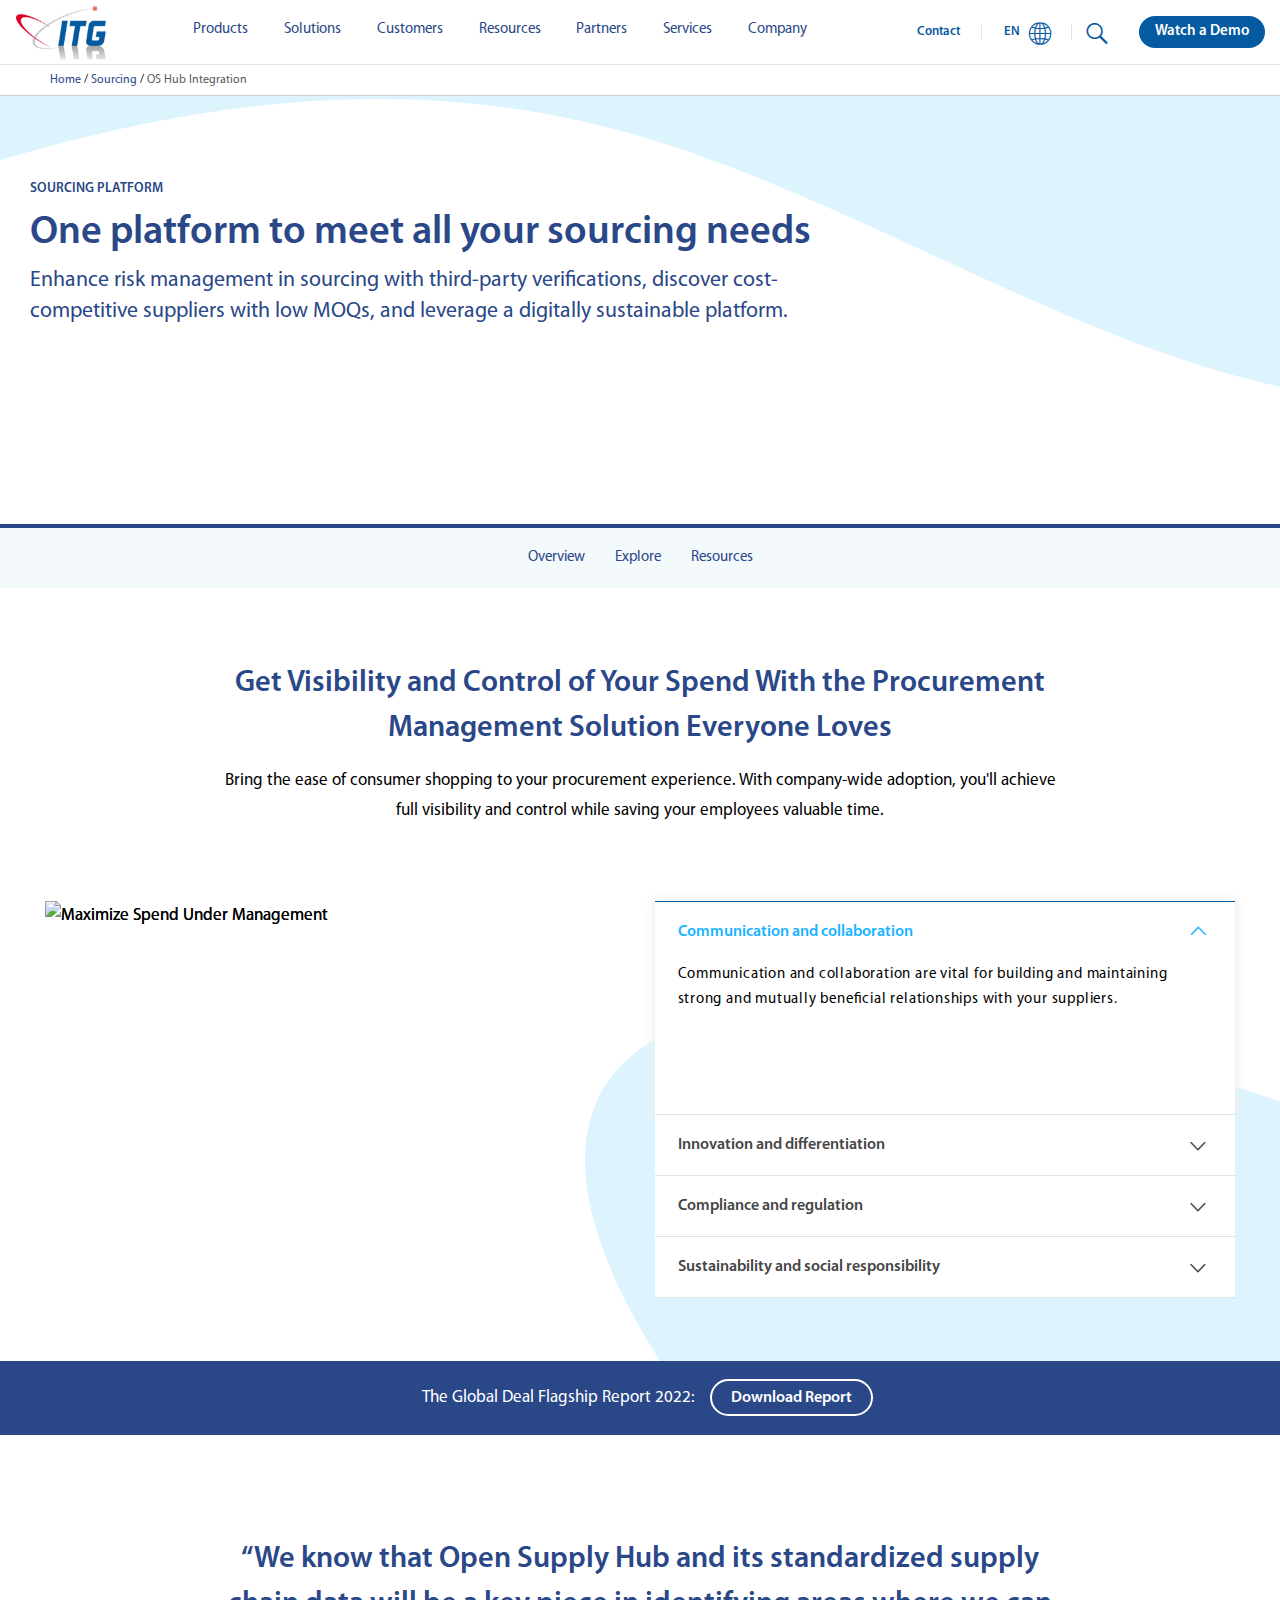
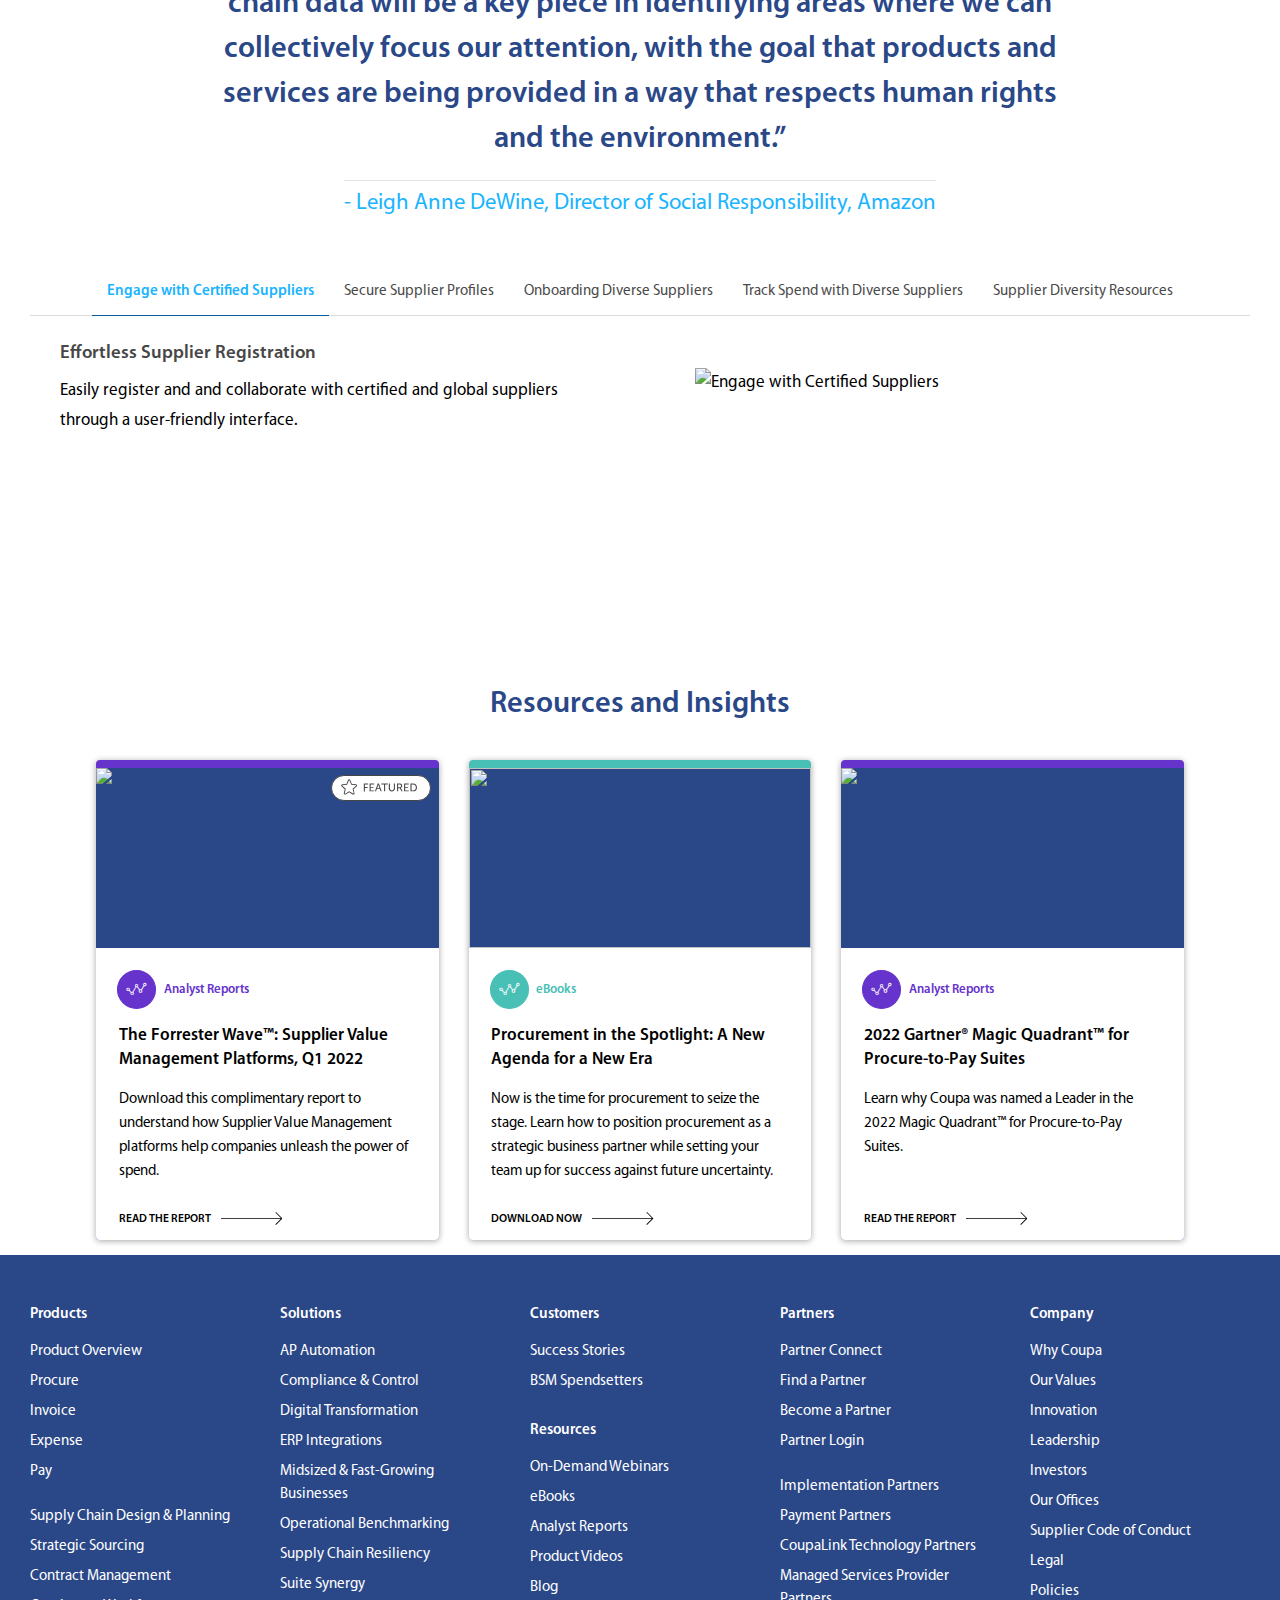
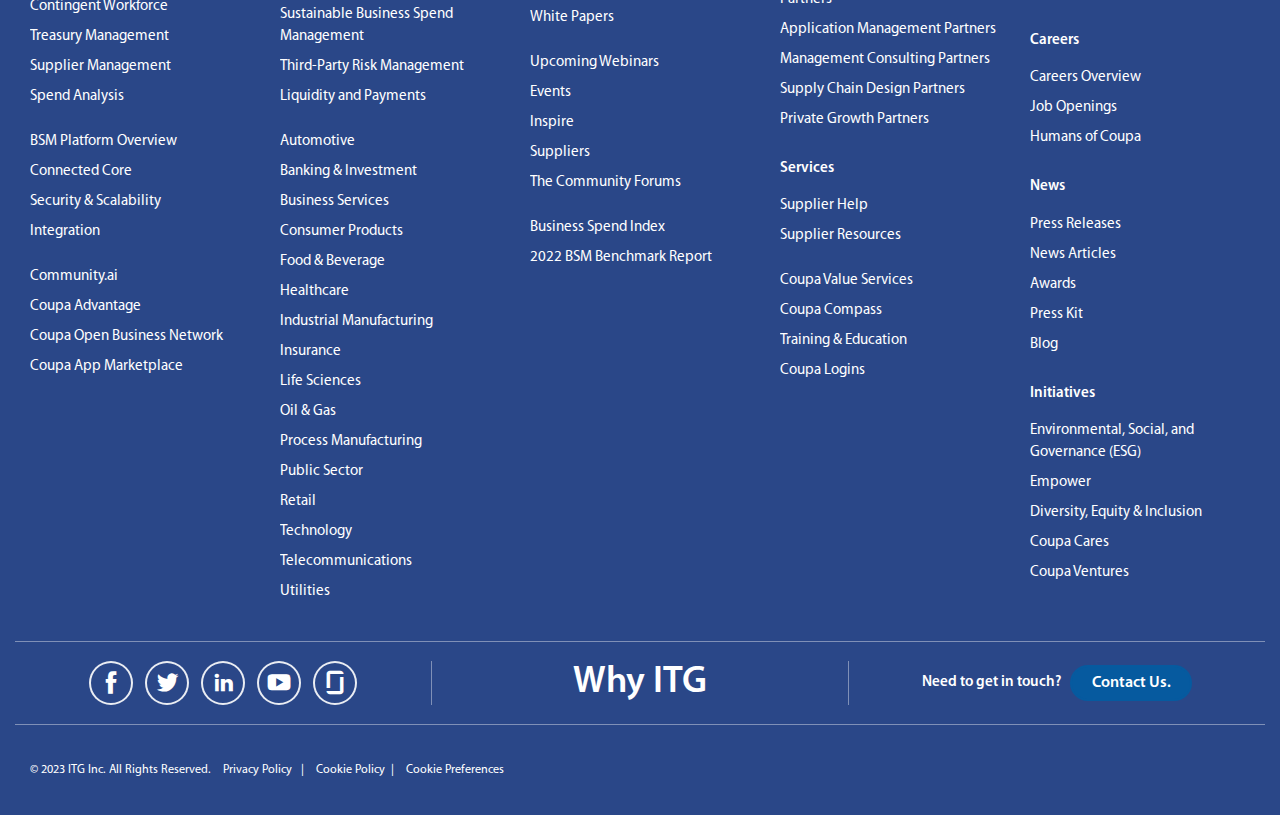
==== commit 25fef8dd: "updated" ====
--- a/sourcing/OS-Hub.html
+++ b/sourcing/OS-Hub.html
@@ -941,15 +941,17 @@
         </div>
     </menu>
     <div class="history-nav">
+        <div class="history">
         <a href="../index.html">Home</a>
         /
-        <a href="../sub-links/sourcing.html">Sourcing Page</a>
+        <a href="../sub-links/sourcing.html">Sourcing</a>
         /
         <a href="#" class="active">OS Hub Integration</a>
+        </div>
     </div>
     <!-- Header End -->
 
-    <article role="article" about="/home" class="oval-hero-solid">
+    <article role="article" about="/home" class="oval-hero-solid-3">
         <div
             class="clearfix text-formatted field field--name-body field--type-text-with-summary field--label-hidden field__item">
             <!-- Top Heading -->
@@ -984,15 +986,148 @@
         </div>
 
 
-
-        <!-- Slide Tabs -->
         <div class="main-section typeset">
+            <div class="product-menu">
+                <div>
+                    <ul>
+                        <li><a href="#overview">Overview</a></li>
+                        <li> <a href="#explore">Explore</a></li>
+                        <li><a href="#resources">Resources</a></li>
+                    </ul>
+                </div>
+            </div>
+
+            <!-- OverView -->
+
+            <div class="field paragraphs field__items">
+                <div class="field__item">
+                    <div class="paragraph-item">
+                        <a href="" id="overview" class="anchor"></a>
+                        <div class="paragraph paragraph--type--accordion-experience mb-r0">
+                            <div class="site-width">
+                                <div class="product-paragraph-header">
+                                    <h2 class="center mb-r1">Get Visibility and Control of Your Spend With the
+                                        Procurement Management Solution Everyone Loves</h2>
+                                    <div class="pb-r2">Bring the ease of consumer shopping to your procurement
+                                        experience.
+                                        With company-wide adoption, you'll achieve full visibility and control while
+                                        saving
+                                        your employees valuable time.</div>
+                                </div>
+                            </div>
+                            <div class="pt-r2 side-oval">
+                                <div class="accordion-section">
+                                    <div class="site-width-large">
+                                        <div class="twocolumn-accordion row-reverse">
+                                            <div class="accordion-column one accordion-menu">
+                                                <ul>
+                                                    <li class="active">
+                                                        <h6 class="trigger">Communication and collaboration</h6>
+                                                        <div class="drop-text">
+                                                            <p>Communication and collaboration are vital for
+                                                            building and maintaining strong and mutually beneficial
+                                                            relationships with your suppliers.</p>
+                                                        </div>
+                                                    </li>
+                                                    <li class="">
+                                                        <h6 class="trigger">Innovation and differentiation</h6>
+                                                        <div class="drop-text">
+                                                            <p>Innovation and differentiation refer to the ability
+                                                             of your suppliers to provide you with unique and valuable
+                                                            products, services, or solutions that can give you a competitive edge in your market.</p>
+                                                        </div>
+                                                    </li>
+                                                    <li>
+                                                        <h6 class="trigger">Compliance and regulation</h6>
+                                                        <div class="drop-text">
+                                                            <p>Stay updated and informed on the current and relevant
+                                                             compliance and regulation issues, and ensure that you and your suppliers comply with them.</p>
+                                                        </div>
+                                                    </li>
+                                                    <li>
+                                                        <h6 class="trigger">Sustainability and social responsibility</h6>
+                                                        <div class="drop-text">
+                                                            <p>Evaluate and monitor your suppliers' performance and compliance on sustainability and social responsibility.</p>
+                                                        </div>
+                                                    </li>
+                                                </ul>
+                                            </div>
+
+                                            <div class="accordion-column two accordion-slideshow">
+                                                <ul>
+                                                    <li class="slide-active">
+                                                        <div>
+                                                            <img src="https://www.coupa.com/sites/default/files/products/accordion/Products_c3_procurement_2.svg"
+                                                                typeof="foaf:Image" width="400"
+                                                                alt="Maximize Spend Under Management">
+                                                        </div>
+                                                    </li>
+                                                    <li class="">
+                                                        <div>
+                                                            <img src="https://www.coupa.com/sites/default/files/products/accordion/Products_c3_procurement_2.svg"
+                                                                typeof="foaf:Image" width="400"
+                                                                alt="Gain Visibility and Control">
+                                                        </div>
+                                                    </li>
+                                                    <li>
+                                                        <div>
+                                                            <img src="https://www.coupa.com/sites/default/files/products/accordion/Products_c3_procurement_2.svg"
+                                                                typeof="foaf:Image" width="400"
+                                                                alt="Ensure User Delight and Adoption">
+                                                        </div>
+                                                    </li>
+                                                    <li class="slide-active">
+                                                        <div>
+                                                            <img src="https://www.coupa.com/sites/default/files/products/accordion/Products_c3_procurement_2.svg"
+                                                                typeof="foaf:Image" width="400"
+                                                                alt="Maximize Spend Under Management">
+                                                        </div>
+                                                    </li>
+                                                </ul>
+                                            </div>
+
+                                        </div>
+                                    </div>
+                                </div>
+                            </div>
+
+
+                        </div>
+                    </div>
+                </div>
+                <div class="field__item">
+                    <div class="paragraph-item" id="id-1858-en">
+                        <div class="paragraph paragraph-banner-cta report">
+                            <div
+                                class="field field--name-field-text-plain field--type-string field--label-hidden field__item">
+                                The Global Deal Flagship Report 2022:</div>
+
+
+                            <div class="field__item download-button link-button"><a
+                                    href="/The Global Deal Flagship Report 2022 A partnership in action.pdf" download
+                                    id="NB-Products-Procurement-Mid" target="_blank" class="white hollow"
+                                    rel="noopener">Download Report</a></div>
+
+                        </div>
+                    </div>
+                </div>
+            </div>
+
+
+
+             <!-- Slide Tabs -->
+        
             <div class="paragraph-item">
+                <a href="" id="explore" class="anchor"></a>
                 <div class="paragraph paragraph--type--tab-experience site-width">
-                    <div class="product-paragraph-header">
-                        <h2 class="center mb-r1" style="line-height: 1.3;text-align: justify;">"We know that Open Supply Hub and its standardized supply chain data will be a key piece in identifying areas where we can collectively focus our attention, with the goal that products and services are being provided in a way that respects human rights and the environment."</h2>
-                        <hr style="padding: 0px 0px 25px 0px;">
-                        <div class="pb-r2" style="text-align: justify; font-weight: 400;">- Leigh Anne DeWine, Director of Social Responsibility, Amazon</div>
+                    <div class="paragraph paragraph--type--customer-quote paragraph--view-mode--default qoute">
+                        
+
+                        <div class="field field--name-field-headline field--type-string field--label-hidden field__item">
+                             <h2>“We know that Open Supply Hub and its standardized supply chain data will be a key piece in identifying areas where we can collectively focus our attention, with the goal that products and services are being provided in a way that respects human rights and the environment.”</h2>
+                        </div>
+                        <div class="field field--name-field-quote-author field--type-string field--label-hidden field__item">
+                            - Leigh Anne DeWine, Director of Social Responsibility, Amazon</div>
                     </div>
                     <div class="tab-list checkboxes">
                         <div class="tabs is-centered" id="tabs">
@@ -1124,6 +1259,280 @@
 
                 </div>
             </div>
+
+            <!-- Resources -->
+
+            <div class="field__item"><a class="anchor" id="resources"></a>
+                <div class="paragraph-item">
+                    <div class="resource paragraph paragraph--type--customers-featured paragraph--view-mode--default">
+                        <div
+                            class="field field--name-field-heading field--type-heading field--label-hidden field__item">
+                            <h2>Resources and Insights</h2>
+                        </div>
+                        <div
+                            class="field field--name-field-related-customers field--type-entity-reference field--label-hidden field__items">
+                            <div class="field__items_content">
+                                <div class="field__item">
+                                    <div
+                                        class="node node--type-resources node--view-mode-card ds-1col clearfix resource-item-type field-card-link">
+
+
+
+                                        <a href="/resources/analyst-reports/Forrester/2022/SVM" target="_blank"
+                                            rel="noopener" class="portrait-card is-relative">
+                                            <div class="portrait-card-item resource-analyst-reports tid-3541">
+                                                <div class="resource-portrait-card-bg-image">
+
+                                                    <div
+                                                        class="field field--name-field-image field--type-image field--label-hidden field__items">
+                                                        <div class="field__items_content">
+                                                            <div class="field__item">
+                                                                <picture>
+                                                                    <source
+                                                                        srcset="https://www.coupa.com/sites/default/files/styles/legacy_resource_card_desktop_360px_/public/resources/images/2023/22-Resource-Cards-Procurement3-Procurement-New-Agenda.jpg?itok=wdzH9IuS"
+                                                                        media="all and (min-width: 1024px)"
+                                                                        type="image/png">
+                                                                    <source
+                                                                        srcset="https://www.coupa.com/sites/default/files/styles/legacy_resource_card_desktop_360px_/public/resources/images/2023/22-Resource-Cards-Procurement3-Procurement-New-Agenda.jpg?itok=wdzH9IuS"
+                                                                        type="image/png">
+
+                                                                    <img src="https://www.coupa.com/sites/default/files/styles/legacy_resource_card_desktop_360px_/public/resources/images/2023/22-Resource-Cards-Procurement3-Procurement-New-Agenda.jpg?itok=wdzH9IuS"
+                                                                        alt="The Forrester Wave™: Supplier Value Management Platforms, Q1 2022"
+                                                                        typeof="foaf:Image" loading="lazy">
+
+                                                                </picture>
+
+                                                            </div>
+                                                        </div>
+                                                    </div>
+
+
+                                                </div>
+                                                <div class="portrait-card-image">
+
+                                                    <div class="featured">
+                                                        <svg xmlns="http://www.w3.org/2000/svg"
+                                                            viewBox="0 0 190.12 45.3">
+                                                            <path d="M41.4,36.1c-0.5,0-0.9-0.1-1.3-0.4l-6.8-4l-6.8,4.1c-0.5,0.3-1.2,0.4-1.8,0.3c-0.6-0.2-1.1-0.5-1.5-1.1
+                    c-0.3-0.5-0.4-1.2-0.3-1.8l1.8-7.7l-6-5.2c-1-0.9-1.1-2.4-0.2-3.4c0.4-0.5,1-0.8,1.6-0.8l7.9-0.7L31,8c0.4-0.9,1.2-1.5,2.2-1.5
+                    c0,0,0,0,0,0c1,0,1.8,0.6,2.2,1.5l3.2,7.3l7.9,0.7c0.6,0.1,1.2,0.4,1.6,0.9s0.6,1.1,0.5,1.8c-0.1,0.6-0.3,1.2-0.8,1.6l-6,5.2
+                    l1.8,7.8c0.2,0.6,0.1,1.2-0.2,1.8c-0.3,0.6-0.8,1-1.5,1.1C41.8,36.1,41.6,36.1,41.4,36.1z M33.2,29.6l7.8,4.6
+                    c0.2,0.1,0.4,0.2,0.5,0.1c0.2,0,0.3-0.1,0.4-0.3c0.1-0.1,0.1-0.3,0.1-0.5l-2-8.8l6.8-5.9c0.1-0.1,0.2-0.2,0.2-0.4
+                    c0-0.2,0-0.3-0.1-0.4c-0.1-0.1-0.3-0.2-0.4-0.2l-9-0.8l-3.6-8.3c-0.1-0.2-0.3-0.4-0.6-0.4c-0.2,0-0.5,0.1-0.6,0.4L29.2,17l-9,0.8
+                    c-0.2,0-0.3,0.1-0.4,0.2c-0.2,0.3-0.2,0.6,0.1,0.9l6.8,5.9l-2,8.8c0,0.2,0,0.3,0.1,0.5c0.1,0.1,0.2,0.2,0.4,0.3c0.2,0,0.3,0,0.5-0.1
+                    L33.2,29.6z"></path>
+                                                            <path
+                                                                d="M61.7,14.6h8.3v1.9h-6.2v5h5.3v1.9h-5.3v6.5h-2.1V14.6z">
+                                                            </path>
+                                                            <path
+                                                                d="M72.9,14.6h8.8v1.9H75v4.8h5.4V23H75v4.9h7v1.8h-9.1V14.6z">
+                                                            </path>
+                                                            <path d="M92.7,25.4H87l-1.5,4.4h-2.2l5.5-15.2H91l5.4,15.2h-2.2L92.7,25.4z M89.9,16.7c0,0-0.3,1.4-0.6,2.1l-1.7,4.8h4.6l-1.7-4.8
+                    C90.2,18,89.9,16.7,89.9,16.7L89.9,16.7z"></path>
+                                                            <path d="M101,16.4h-5.2v-1.9h12.5v1.9h-5.2v13.3H101V16.4z">
+                                                            </path>
+                                                            <path d="M110.3,14.6h2.1v9.8c0.1,2.1,1.9,3.8,4,3.6c2-0.1,3.5-1.7,3.6-3.6v-9.8h2.1v9.8c0,3.4-2.4,5.6-6,5.6s-6-2.2-6-5.6
+                    L110.3,14.6z"></path>
+                                                            <path d="M126.2,14.6h4.6c1-0.1,1.9,0.1,2.8,0.4c1.6,0.7,2.7,2.3,2.6,4.1c0.1,1.8-1,3.5-2.7,4.1l0,0c0.2,0.2,0.3,0.4,0.4,0.7l3.2,5.9
+                    h-2.4l-3.2-6h-3.2v6h-2.1L126.2,14.6z M131.3,21.9c1.4,0.1,2.6-1,2.7-2.4c0-0.1,0-0.3,0-0.4c0.1-0.9-0.4-1.9-1.2-2.3
+                    c-0.7-0.3-1.4-0.4-2.1-0.3h-2.4v5.4H131.3z"></path>
+                                                            <path
+                                                                d="M139.9,14.6h8.8v1.9h-6.7v4.8h5.4V23h-5.4v4.9h7v1.8h-9.2L139.9,14.6z">
+                                                            </path>
+                                                            <path d="M152.2,14.6h5c4.6,0,7.7,2.8,7.7,7.6s-3,7.6-7.7,7.6h-5V14.6z M157.1,27.9c3.4,0,5.6-2,5.6-5.8s-2.2-5.7-5.6-5.7h-2.7v11.5
+                    H157.1z"></path>
+                                                        </svg>
+                                                    </div>
+                                                </div>
+                                                <div class="card-item-type reverse-icon"><span>Analyst Reports</span>
+                                                </div>
+                                                <div class="portrait-card-copy">
+                                                    <h5><span
+                                                            class="field field--name-title field--type-string field--label-hidden">The
+                                                            Forrester Wave™: Supplier Value Management Platforms, Q1
+                                                            2022</span>
+                                                    </h5>
+                                                    <div class="card-body">
+                                                        <div
+                                                            class="clearfix text-formatted field field--name-body field--type-text-with-summary field--label-hidden field__item">
+
+
+                                                            Download this complimentary report to understand how
+                                                            Supplier Value Management platforms help companies unleash
+                                                            the power of spend.
+
+                                                        </div>
+                                                    </div>
+                                                    <div class="portrait-card-copy-items">
+                                                    </div>
+                                                </div>
+                                                <div class="link-bg">
+                                                    <div class="link-txt">READ THE REPORT</div>
+                                                    <div class="link-svg"><svg xmlns="http://www.w3.org/2000/svg"
+                                                            x="0px" y="0px" viewBox="0 0 74.2 15.7"
+                                                            xml:space="preserve">
+                                                            <polygon
+                                                                points="74.2,7.8 66.4,0 65.7,0.7 72.3,7.3 0,7.3 0,8.3 72.3,8.3 65.7,14.9 66.4,15.7"
+                                                                shape-rendering="geometricPrecision"></polygon>
+                                                        </svg></div>
+                                                </div>
+                                            </div>
+                                        </a>
+                                    </div>
+                                </div>
+                                <div class="field__item">
+                                    <div
+                                        class="node node--type-resources node--view-mode-card ds-1col clearfix resource-item-type field-card-link">
+
+
+
+                                        <a href="/lp_pcrmt-21-procurement-new-agenda?itm_source=Coupa&amp;itm_medium=Web-Content&amp;itm_campaign=WC-2021Q2&amp;utm_trm=All-Procurement&amp;utm_content=21-Procurement-New-Agenda&amp;itm_last_engagement=PG15658A1"
+                                            target="_blank" rel="noopener" class="portrait-card is-relative">
+                                            <div class="portrait-card-item resource-ebooks tid-3831">
+                                                <div class="resource-portrait-card-bg-image">
+
+                                                    <div
+                                                        class="field field--name-field-image field--type-image field--label-hidden field__items">
+                                                        <div class="field__items_content">
+                                                            <div class="field__item">
+                                                                <picture>
+                                                                    <source
+                                                                        srcset="https://www.coupa.com/sites/default/files/styles/legacy_resource_card_desktop_360px_/public/resources/images/2023/22-Resource-Cards-Procurement3-Procurement-New-Agenda.jpg?itok=wdzH9IuS"
+                                                                        media="all and (min-width: 1024px)"
+                                                                        type="image/jpeg">
+                                                                    <source
+                                                                        srcset="https://www.coupa.com/sites/default/files/styles/legacy_resource_card_desktop_360px_/public/resources/images/2023/22-Resource-Cards-Procurement3-Procurement-New-Agenda.jpg?itok=wdzH9IuS"
+                                                                        type="image/jpeg">
+
+                                                                    <img src="https://www.coupa.com/sites/default/files/styles/legacy_resource_card_desktop_360px_/public/resources/images/2023/22-Resource-Cards-Procurement3-Procurement-New-Agenda.jpg?itok=wdzH9IuS"
+                                                                        alt="" typeof="foaf:Image" loading="lazy">
+
+                                                                </picture>
+
+                                                            </div>
+                                                        </div>
+                                                    </div>
+
+
+                                                </div>
+                                                <div class="portrait-card-image">
+
+                                                </div>
+                                                <div class="card-item-type reverse-icon"><span>eBooks</span></div>
+                                                <div class="portrait-card-copy">
+                                                    <h5><span
+                                                            class="field field--name-title field--type-string field--label-hidden">Procurement
+                                                            in the Spotlight: A New Agenda for a New Era</span>
+                                                    </h5>
+                                                    <div class="card-body">
+                                                        <div
+                                                            class="clearfix text-formatted field field--name-body field--type-text-with-summary field--label-hidden field__item">
+
+
+                                                            Now is the time for procurement to seize the stage. Learn
+                                                            how to position procurement as a strategic business partner
+                                                            while setting your team up for success against future
+                                                            uncertainty.
+
+                                                        </div>
+                                                    </div>
+                                                    <div class="portrait-card-copy-items">
+                                                    </div>
+                                                </div>
+                                                <div class="link-bg">
+                                                    <div class="link-txt">Download Now</div>
+                                                    <div class="link-svg"><svg xmlns="http://www.w3.org/2000/svg"
+                                                            x="0px" y="0px" viewBox="0 0 74.2 15.7"
+                                                            xml:space="preserve">
+                                                            <polygon
+                                                                points="74.2,7.8 66.4,0 65.7,0.7 72.3,7.3 0,7.3 0,8.3 72.3,8.3 65.7,14.9 66.4,15.7"
+                                                                shape-rendering="geometricPrecision"></polygon>
+                                                        </svg></div>
+                                                </div>
+                                            </div>
+                                        </a>
+                                    </div>
+                                </div>
+                                <div class="field__item">
+                                    <div
+                                        class="node node--type-resources node--view-mode-card ds-1col clearfix resource-item-type field-card-link">
+
+
+
+                                        <a href="/resources/analyst-reports/GartnerMQ/2022/P2P" target="_blank"
+                                            rel="noopener" class="portrait-card is-relative">
+                                            <div class="portrait-card-item resource-analyst-reports tid-3541">
+                                                <div class="resource-portrait-card-bg-image">
+
+                                                    <div
+                                                        class="field field--name-field-image field--type-image field--label-hidden field__items">
+                                                        <div class="field__items_content">
+                                                            <div class="field__item">
+                                                                <picture>
+                                                                    <source
+                                                                        srcset="https://www.coupa.com/sites/default/files/styles/legacy_resource_card_desktop_360px_/public/resources/images/2023/22-Resource-Cards-Procurement3-Procurement-New-Agenda.jpg?itok=wdzH9IuS"
+                                                                        media="all and (min-width: 1024px)"
+                                                                        type="image/png">
+                                                                    <source
+                                                                        srcset="https://www.coupa.com/sites/default/files/styles/legacy_resource_card_desktop_360px_/public/resources/images/2023/22-Resource-Cards-Procurement3-Procurement-New-Agenda.jpg?itok=wdzH9IuS"
+                                                                        type="image/png">
+
+                                                                    <img src="https://www.coupa.com/sites/default/files/styles/legacy_resource_card_desktop_360px_/public/resources/images/2023/22-Resource-Cards-Procurement3-Procurement-New-Agenda.jpg?itok=wdzH9IuS"
+                                                                        alt="Gartner" typeof="foaf:Image"
+                                                                        loading="lazy">
+
+                                                                </picture>
+
+                                                            </div>
+                                                        </div>
+                                                    </div>
+
+
+                                                </div>
+                                                <div class="portrait-card-image">
+
+                                                </div>
+                                                <div class="card-item-type reverse-icon"><span>Analyst Reports</span>
+                                                </div>
+                                                <div class="portrait-card-copy">
+                                                    <h5><span
+                                                            class="field field--name-title field--type-string field--label-hidden">2022
+                                                            Gartner® Magic Quadrant™ for Procure-to-Pay Suites</span>
+                                                    </h5>
+                                                    <div class="card-body">
+                                                        <div
+                                                            class="clearfix text-formatted field field--name-body field--type-text-with-summary field--label-hidden field__item">
+
+
+                                                            Learn why Coupa was named a Leader in the 2022 Magic
+                                                            Quadrant™ for Procure-to-Pay Suites.
+
+                                                        </div>
+                                                    </div>
+                                                    <div class="portrait-card-copy-items">
+                                                    </div>
+                                                </div>
+                                                <div class="link-bg">
+                                                    <div class="link-txt">Read the Report</div>
+                                                    <div class="link-svg"><svg xmlns="http://www.w3.org/2000/svg"
+                                                            x="0px" y="0px" viewBox="0 0 74.2 15.7"
+                                                            xml:space="preserve">
+                                                            <polygon
+                                                                points="74.2,7.8 66.4,0 65.7,0.7 72.3,7.3 0,7.3 0,8.3 72.3,8.3 65.7,14.9 66.4,15.7"
+                                                                shape-rendering="geometricPrecision"></polygon>
+                                                        </svg></div>
+                                                </div>
+                                            </div>
+                                        </a>
+                                    </div>
+                                </div>
+                            </div>
+                        </div>
+
+                    </div>
+                </div>
+            </div>
+
         </div>
 
     </article>
--- a/css/sourcingPages2.css
+++ b/css/sourcingPages2.css
@@ -32440,14 +32440,14 @@
 }
 
 .page-node-type-product .layout-container .product-page-alpha .product-menu {
-    background-color: #f4f9fc;
-    border-top: solid 4px #2a4788;
-    text-align: center;
-    margin-bottom: 4rem
+    background-color: #f4f9fc !important;
+    border-top: solid 4px #2a4788 !important;
+    text-align: center !important;
+    margin-bottom: 4rem !important;
 }
 
 .page-node-type-product .layout-container .product-page-alpha .product-menu div {
-    display: inline-block
+    display: inline-block !important;
 }
 
 .page-node-type-product .layout-container .product-page-alpha .product-menu div ul {
@@ -32462,7 +32462,7 @@
 
 @media screen and (min-width:50em) {
     .page-node-type-product .layout-container .product-page-alpha .product-menu div ul {
-        flex-direction: row
+        flex-direction: row !important;
     }
 }
 
--- a/css/custom.css
+++ b/css/custom.css
@@ -1,3 +1,24 @@
+
+@font-face {
+    font-family: 'ITG Font';
+    src: url('../fonts/MYRIADPRO-SEMIBOLD.OTF') format('truetype');
+    font-weight: bold;
+}
+@font-face {
+    font-family: 'ITG Font';
+    src: url('../fonts/MYRIADPRO-REGULAR.OTF') format('truetype');
+    font-weight: normal;
+}
+
+
+.link-button{
+    font-weight: 500 !important;
+}
+
+html {
+    font-family: 'ITG Font', sans-serif !important;
+}
+
 .i-notification-bar {
     display: flex;
     flex-direction: row;
@@ -5,15 +26,19 @@
     justify-content: center;
     background-color: #258dcd;
     padding: 32px 8px;
-}
+    
+}
+
 .i-notification-bar__text-container {
     display: inline-flex;
 }
+
 .i-notification-bar .i-notification-bar__image {
     height: 100px;
     border-right: 1px solid #fff;
     padding-right: 32px;
 }
+
 .i-notification-bar .i-notification-bar__text {
     font-size: 1.5rem;
     font-weight: 700;
@@ -22,6 +47,7 @@
     margin: 0 32px;
     padding: 0;
 }
+
 .page-node-type-persona .layout-container .persona-page .two-column-header {
     background-repeat: no-repeat;
     background-size: 2880px auto;
@@ -32,6 +58,7 @@
     overflow: hidden;
     z-index: 10;
 }
+
 .page-node-type-persona .layout-container .persona-page .two-column-header #background-video {
     position: absolute;
     left: 0;
@@ -41,50 +68,57 @@
     object-fit: cover;
     z-index: -1;
 }
-.pre-title-h5{
+
+.pre-title-h5 {
     font-size: .9rem;
     font-weight: 700 !important;
 }
 
-#icon1:hover{
-    fill:aqua
+#icon1:hover {
+    fill: aqua
 }
 
 
 /* Sourcing Page Css */
-.card-div{
+.card-div {
     display: flex;
     padding: 20px 0px;
     justify-content: space-between;
     margin: 40px 0px;
     max-height: 340px;
 }
-.cards-content , .card-content-image{
+
+.cards-content, .card-content-image {
     width: 48%;
     display: flex;
     flex-direction: column;
     justify-content: center;
 }
-.cards-content h4{
+
+.cards-content h4 {
     font-weight: 300;
     font-size: 1.3rem;
 
 }
-.card-content-image img{
+
+.card-content-image img {
     width: 100%;
     height: 100%;
 }
-.content-image{
+
+.content-image {
     width: 100%;
     display: flex;
     flex-direction: column;
     align-items: center;
 }
-.links-list{
+
+.links-list {
     list-style: none;
 }
-.links-list li{
-    background-color:#065A9F;
+
+.links-list li {
+    background-color: #065A9F;
     margin-top: 15px;
     padding: 15px;
     border: transparent;
@@ -94,88 +128,313 @@
     text-align: center;
     transition: 0.2s ease-in;
 }
-.links-list li a{
+
+.links-list li a {
     text-decoration: none;
     color: #fff;
 }
+
 .links-list li:hover {
     background-color: #1ab4ff;
 }
 
 /* Animation */
 
-#lottie-animation {
-    width: 600px !important; 
-    height: auto !important;  
-  }
+.animation-box{
+    display: flex;
+    margin-bottom: 60px;
+}
+
+.animation, .animation-text{
+    width: 50% !important;
+}
+
+.animation-text h5{
+    color: rgb(163, 163, 163);
+    font-weight: 500;
+    letter-spacing: 2px;
+}
+
+.animation-text h1{
+    font-size: 4rem;
+    line-height: 120%;
+}
+
+.animation-text p{
+    line-height: 120%;
+    text-align: justify;
+    padding:0px 30px 0px 0px;
+}
+
 #lottie-animation svg {
     width: 100%;
     height: 100%;
-}  
+}
+
+@media(min-width:1100px){
+    .animation-text h1{
+        font-size: 4rem;
+        line-height: 120%;
+    }
+}
+
+@media(min-width:800px) and (max-width:1099px){
+    .animation-text h1{
+        font-size: 3rem;
+        line-height: 120%;
+    }
+    .animation-text h5{
+        font-size: 1rem;
+    }
+}
+
+@media(max-width:799px){
+    .animation-box{
+        display: block;
+        margin-bottom: 60px;
+    }
+    
+    .animation, .animation-text{
+        width: 100% !important;
+    }
+    .animation-text h1{
+        font-size: 2.5rem;
+        line-height: 120%;
+    }
+    .animation-text h5{
+        font-size: 1rem;
+    }
+}
 
 /* History Bar */
 
 .history-nav{
     width: 100%;
-    padding: 10px 50px;
-    font-size: 16px;
-    font-weight: 400;
     position: fixed;
     background-color: #fff;
-    z-index: 999 !important;
+    z-index: 2 !important;
     border-top: 1px solid rgb(209, 205, 205);
     border-bottom: 1px solid rgb(209, 205, 205);
 }
-.history-nav .active{
-    color: black;
-}
-
-@media (max-width:798px){
-    .history-nav{
+
+.history {
+    margin: 0px auto;
+    max-width: 1300px;
+    width: 100%;
+    padding: 0px 50px;
+    font-size: 12px;
+    font-weight: 400;
+  
+}
+
+.history-nav .active {
+    color: rgb(90, 89, 89);
+}
+
+@media (max-width:798px) {
+    .history-nav {
         position: static;
     }
 }
 
-.field__item_img{
+.field__item_img {
     display: flex;
     justify-content: center;
 }
-.tab_link{
+
+.tab_link {
     font-size: 16px;
 }
 
-@media screen and (min-width: 800px){
-.column.is-half-desktop {
-    flex: none;
-    width: 50% !important;
-}
-}
-@media screen and (min-width: 480px) and (max-width: 799px){
+.slider-wheel-item__title {
+    padding: 2px 0px !important;
+}
+
+@media screen and (min-width: 800px) {
+    .column.is-half-desktop {
+        flex: none;
+        width: 50% !important;
+    }
+}
+
+@media screen and (min-width: 480px) and (max-width: 799px) {
     .column.is-half-desktop {
         flex: none;
         width: 100% !important;
     }
-    }
-
-
-@media (max-width:998px){
-    .cards-content h4{
+}
+
+
+@media (max-width:998px) {
+    .cards-content h4 {
         font-size: 1.2rem;
-    } 
-}
-
-@media (max-width:842px){
-    .card-div{
+    }
+}
+
+@media (max-width:842px) {
+    .card-div {
         flex-direction: column;
         align-items: center;
         max-height: none;
     }
-    .cards-content , .card-content-image{
+
+    .cards-content, .card-content-image {
         width: 80%;
     }
-    .card-content-image img{
+
+    .card-content-image img {
         width: 100%;
         height: 150px;
     }
 }
 
+.main-title-desktop {
+height: 500px;
+display: flex;
+align-items: center;
+    background-image: url('../img/animations/Desktop.svg') !important;
+    background-repeat: no-repeat;
+    background-size: 2380px auto;
+    background-position-x: calc(50% + 6rem);
+    background-position-y: bottom;
+}
+
+/* OverView */
+.trigger{
+    font-size: 16px !important;
+}
+
+.drop-text{
+    letter-spacing: .8px;
+}
+
+.qoute{
+    margin-bottom: 50px !important;
+}
+
+#risk-assessment{
+    text-align: justify;
+}
+
+.product-menu{
+    background-color: #f4f9fc !important;
+    border-top: solid 4px #2a4788 !important;
+    text-align: center !important;
+    margin-bottom: 4rem !important;
+}
+
+.product-menu div {
+    display: inline-block !important;
+}
+.product-menu div ul {
+    display: flex;
+    justify-content: space-between;
+    align-items: center;
+    text-align: center;
+    margin: 0;
+    padding: 0;
+    flex-direction: column
+}
+
+@media screen and (min-width:50em) {
+ .product-menu div ul {
+        flex-direction: row !important;
+    }
+}
+
+.product-menu div ul li {
+    list-style: none;
+    padding: 1rem;
+    flex: 1 1 auto;
+    font-size: 1.1916666667rem;
+    font-weight: 500
+}
+
+@media screen and (min-width:30em) {
+     .product-menu div ul li {
+        font-size: 1.1rem
+    }
+}
+
+@media screen and (min-width:50em) {
+     .product-menu div ul li {
+        font-size: 1.0678571429rem
+    }
+}
+
+@media screen and (min-width:68.75em) {
+    .product-menu div ul li {
+        font-size: 0.9966666667rem
+    }
+}
+
+@media screen and (min-width:100em) {
+     .product-menu div ul li {
+        font-size: 1.01875rem
+    }
+}
+
+.report{
+    margin-bottom: 6rem;
+}
+
+#overview-content{
+    padding-top: 8px;
+}
+
+#overview-text{
+    font-size: 16px;
+}
+
+#italic-red{
+    font-style: italic;
+    color: red;
+    font-size: 14.5px;
+}
+.overview{
+    display: flex;
+    align-items: center;
+}
+
+.oval-hero-solid-3{
+    background-image: url('../img/svgs/page3.svg');
+    background-size: 4400px auto;
+    background-position: calc(50% - 17rem) 50%;
+    background-repeat: no-repeat;
+    background-position-y: -7rem;
+    background-clip: border-box;
+}
+
+/* Customers */
+
+
+.customer-content{
+    margin-top: 30px !important;
+}
+
+.customer-content {
+    background-image: url("../img/animations/customerBackground.svg") !important;
+    background-size: 4400px auto;
+    background-position-x: calc(50% - 120px);
+    background-repeat: no-repeat;
+    background-position-y: 0;
+    background-clip: border-box
+}
+
+@media screen and (min-width:50em) {
+    .customer-content {
+        background-size: 4000px auto, 3000px auto
+    }
+}
+
+@media screen and (min-width:68.75em) {
+    .customer-content {
+        background-size: 4000px auto, 3000px auto
+    }
+}
+
+@media screen and (min-width:100em) {
+    .customer-content{
+        background-size: 4000px auto, 3000px auto
+    }
+}--- a/css/index.css
+++ b/css/index.css
@@ -25066,7 +25066,7 @@
 }
 
 .persona-home-cards .persona-card a.persona-card-link .persona-card-inner p {
-    line-height: 1.2rem;
+    line-height: 140%;
     color: #282828
 }
 
--- a/css/index3.css
+++ b/css/index3.css
@@ -1,3 +1,8 @@
+@font-face {
+    font-family: 'ITG Font';
+    src: url('../fonts/MYRIADPRO-REGULAR.OTF') format('truetype');
+}
+
 
 
 @import"https://p.typekit.net/p.css?s=1&k=awj7kkq&ht=tk&f=2003.2005.2007.2009.2011&a=763487&app=typekit&e=css";
@@ -42,9 +47,9 @@
     font-weight: 300;
     font-style: italic
 }
-
+/* 
 @font-face {
-    font-family: "museo-sans";
+    font-family: "ITG Font";
     src: url("https://use.typekit.net/af/635674/00000000000000000000e800/27/l?primer=7cdcb44be4a7db8877ffa5c0007b8dd865b3bbc383831fe2ea177f62257a9191&fvd=n1&v=3") format("woff2"), url("https://use.typekit.net/af/635674/00000000000000000000e800/27/d?primer=7cdcb44be4a7db8877ffa5c0007b8dd865b3bbc383831fe2ea177f62257a9191&fvd=n1&v=3") format("woff"), url("https://use.typekit.net/af/635674/00000000000000000000e800/27/a?primer=7cdcb44be4a7db8877ffa5c0007b8dd865b3bbc383831fe2ea177f62257a9191&fvd=n1&v=3") format("opentype");
     font-display: auto;
     font-style: normal;
@@ -53,7 +58,7 @@
 }
 
 @font-face {
-    font-family: "museo-sans";
+    font-family: "ITG Font";
     src: url("https://use.typekit.net/af/620bf8/00000000000000000000e7fe/27/l?primer=7cdcb44be4a7db8877ffa5c0007b8dd865b3bbc383831fe2ea177f62257a9191&fvd=n3&v=3") format("woff2"), url("https://use.typekit.net/af/620bf8/00000000000000000000e7fe/27/d?primer=7cdcb44be4a7db8877ffa5c0007b8dd865b3bbc383831fe2ea177f62257a9191&fvd=n3&v=3") format("woff"), url("https://use.typekit.net/af/620bf8/00000000000000000000e7fe/27/a?primer=7cdcb44be4a7db8877ffa5c0007b8dd865b3bbc383831fe2ea177f62257a9191&fvd=n3&v=3") format("opentype");
     font-display: auto;
     font-style: normal;
@@ -62,7 +67,7 @@
 }
 
 @font-face {
-    font-family: "museo-sans";
+    font-family: "ITG Font";
     src: url("https://use.typekit.net/af/a28b50/00000000000000000000e803/27/l?primer=7cdcb44be4a7db8877ffa5c0007b8dd865b3bbc383831fe2ea177f62257a9191&fvd=n5&v=3") format("woff2"), url("https://use.typekit.net/af/a28b50/00000000000000000000e803/27/d?primer=7cdcb44be4a7db8877ffa5c0007b8dd865b3bbc383831fe2ea177f62257a9191&fvd=n5&v=3") format("woff"), url("https://use.typekit.net/af/a28b50/00000000000000000000e803/27/a?primer=7cdcb44be4a7db8877ffa5c0007b8dd865b3bbc383831fe2ea177f62257a9191&fvd=n5&v=3") format("opentype");
     font-display: auto;
     font-style: normal;
@@ -71,7 +76,7 @@
 }
 
 @font-face {
-    font-family: "museo-sans";
+    font-family: "ITG Font";
     src: url("https://use.typekit.net/af/e3ca36/00000000000000000000e805/27/l?primer=7cdcb44be4a7db8877ffa5c0007b8dd865b3bbc383831fe2ea177f62257a9191&fvd=n7&v=3") format("woff2"), url("https://use.typekit.net/af/e3ca36/00000000000000000000e805/27/d?primer=7cdcb44be4a7db8877ffa5c0007b8dd865b3bbc383831fe2ea177f62257a9191&fvd=n7&v=3") format("woff"), url("https://use.typekit.net/af/e3ca36/00000000000000000000e805/27/a?primer=7cdcb44be4a7db8877ffa5c0007b8dd865b3bbc383831fe2ea177f62257a9191&fvd=n7&v=3") format("opentype");
     font-display: auto;
     font-style: normal;
@@ -80,7 +85,7 @@
 }
 
 @font-face {
-    font-family: "museo-sans";
+    font-family: "ITG Font";
     src: url("https://use.typekit.net/af/9cf49e/00000000000000000000e807/27/l?primer=7cdcb44be4a7db8877ffa5c0007b8dd865b3bbc383831fe2ea177f62257a9191&fvd=n9&v=3") format("woff2"), url("https://use.typekit.net/af/9cf49e/00000000000000000000e807/27/d?primer=7cdcb44be4a7db8877ffa5c0007b8dd865b3bbc383831fe2ea177f62257a9191&fvd=n9&v=3") format("woff"), url("https://use.typekit.net/af/9cf49e/00000000000000000000e807/27/a?primer=7cdcb44be4a7db8877ffa5c0007b8dd865b3bbc383831fe2ea177f62257a9191&fvd=n9&v=3") format("opentype");
     font-display: auto;
     font-style: normal;
@@ -88,9 +93,7 @@
     font-stretch: normal
 }
 
-.tk-museo-sans {
-    font-family: "museo-sans", sans-serif
-}
+
 
 @font-face {
     font-family: "coupa-theme-icons";
@@ -98,6 +101,10 @@
     font-weight: normal;
     font-style: normal;
     font-display: block
+} */
+
+.tk-ITG Font {
+    font-family: "ITG Font", sans-serif
 }
 
 [class^=icon-],
@@ -286,7 +293,7 @@
 
 body {
     font-size: 1.3333333333rem;
-    font-family: museo-sans, sans-serif;
+    font-family: "ITG Font", sans-serif;
     font-style: normal;
     font-weight: 300;
     line-height: 2rem
@@ -390,7 +397,7 @@
 .cke_editable h4,
 .cke_editable h5,
 .cke_editable h6 {
-    font-family: museo-sans, sans-serif;
+    font-family: "ITG Font", sans-serif;
     font-feature-settings: "dlig", "liga", "lnum", "kern";
     font-style: normal;
     font-weight: 700
@@ -1065,7 +1072,7 @@
     font-size: 1.1916666667rem;
     margin-bottom: -0.60676rem;
     padding-top: 0.60676rem;
-    font-family: museo-sans, sans-serif;
+    font-family: "ITG Font", sans-serif;
     font-feature-settings: "liga", "lnum", "tnum", "kern";
     font-style: normal;
     font-weight: 400;
@@ -1174,7 +1181,7 @@
 .cke_editable small,
 .cke_editable .caption {
     font-size: 1.0666666667rem;
-    font-family: museo-sans, sans-serif;
+    font-family: "ITG Font", sans-serif;
     font-style: normal;
     font-weight: 400
 }
@@ -10620,7 +10627,7 @@
     margin-left: initial;
     margin-right: initial;
     border-radius: 100rem;
-    font-family: museo-sans, sans-serif !important;
+    font-family: "ITG Font", sans-serif !important;
     font-size: initial;
     font-weight: 700 !important;
     vertical-align: middle;
@@ -11108,7 +11115,7 @@
     margin-left: initial;
     margin-right: initial;
     border-radius: 100rem;
-    font-family: museo-sans, sans-serif !important;
+    font-family: "ITG Font", sans-serif !important;
     font-size: initial;
     font-weight: 700 !important;
     vertical-align: middle;
@@ -11364,14 +11371,14 @@
 .link-button>a.white.hollow:hover,
 .link-button>a.white.hollow:active {
     background-color: transparent !important;
-    border-color: #065A9F !important;
-    color: #065A9F !important
+    border-color: #1ab4ff !important;
+    color: #1ab4ff !important;
 }
 
 .link-button>a.white.hollow:focus {
-    background-color: transparent;
-    border-color: #065A9F;
-    color: #065A9F !important
+    background-color: transparent !important;
+    border-color: #1ab4ff !important;
+    color: #1ab4ff !important;
 }
 
 .link-button>a.outline {
@@ -11520,7 +11527,7 @@
 .tag-chip a,
 .tag-chip-icon a {
     font-size: 1.0666666667rem;
-    font-family: museo-sans, sans-serif;
+    font-family: "ITG Font", sans-serif;
     display: inline-block;
     font-weight: 500;
     vertical-align: middle;
@@ -11590,7 +11597,7 @@
 .tag-chip-orange a,
 .tag-chip-icon a {
     font-size: 1.0666666667rem;
-    font-family: museo-sans, sans-serif;
+    font-family: "ITG Font", sans-serif;
     display: inline-block;
     font-weight: 500;
     vertical-align: middle;
@@ -11665,7 +11672,7 @@
 
 .tag-chip-menu ul li a {
     font-size: 1.0666666667rem;
-    font-family: museo-sans, sans-serif;
+    font-family: "ITG Font", sans-serif;
     display: inline-block;
     font-weight: 500;
     vertical-align: middle;
@@ -11728,7 +11735,7 @@
 
 .tag-chip-menu-orange ul li a {
     font-size: 1.0666666667rem;
-    font-family: museo-sans, sans-serif;
+    font-family: "ITG Font", sans-serif;
     display: inline-block;
     font-weight: 500;
     vertical-align: middle;
@@ -14390,7 +14397,7 @@
 
 [class^=icon-] span,
 [class*=" icon-"] span {
-    font-family: museo-sans, sans-serif !important
+    font-family: "ITG Font", sans-serif !important
 }
 
 i.coupa-icon {
@@ -17583,7 +17590,7 @@
 }
 
 .twocolumn-accordion .accordion-menu.accordion-column.one ul li.active>div {
-    max-height: 24rem;
+    max-height: 28rem;
     transition: all .5s ease-in-out
 }
 
@@ -17931,7 +17938,7 @@
     margin-left: initial;
     margin-right: initial;
     border-radius: 100rem;
-    font-family: museo-sans, sans-serif !important;
+    font-family: "ITG Font", sans-serif !important;
     font-size: initial;
     font-weight: 700 !important;
     vertical-align: middle;
@@ -18681,7 +18688,7 @@
     margin-left: initial;
     margin-right: initial;
     border-radius: 100rem;
-    font-family: museo-sans, sans-serif !important;
+    font-family: "ITG Font", sans-serif !important;
     font-size: initial;
     font-weight: 700 !important;
     vertical-align: middle;
@@ -19200,6 +19207,7 @@
 
 @media screen and (min-width:50em) {
     .section-head-text .title-block .content {
+        min-width: 800px;
         max-width: 800px
     }
     
@@ -19320,12 +19328,15 @@
 
 .oval-hero-solid {
     background-image: url("data:image/svg+xml;charset=utf-8,<svg xmlns='http://www.w3.org/2000/svg' viewBox='0 0 6957 4000'><path d='M6643.2,0.7c-2.8,671.3-777.8,1215-1733.5,1215S3179,672.1,3176.2,0.7H0.7v4568h9818V0.7H6643.2z' fill='%23FFFFFF' /></svg>"), url("data:image/svg+xml;charset=utf-8,<svg xmlns='http://www.w3.org/2000/svg' viewBox='0 0 4000 800'><rect x='0.5' y='0.5' width='4000' height='800' fill='%23ddf4ff' /></svg>") !important;
-    background-size: 7300px auto, 4000px auto;
+    background-size: 7300px auto,2930px auto;
     background-position-x: calc(50% - 1700px), 0;
     background-repeat: repeat-x, repeat-x;
     background-clip: border-box;
     background-position-y: -900px, 0
-}
+    
+}
+
+  
 
 @media screen and (min-width:50em) {
     .oval-hero-solid {
@@ -21567,7 +21578,7 @@
     align-items: center;
     background-color: #fff;
     border-bottom: solid 1px #dfe3e5;
-    font-family: museo-sans, sans-serif;
+    font-family: "ITG Font", sans-serif;
     font-size: 1.3333333333rem
 }
 
@@ -22917,7 +22928,7 @@
     margin-left: initial;
     margin-right: initial;
     border-radius: 100rem;
-    font-family: museo-sans, sans-serif !important;
+    font-family: "ITG Font", sans-serif !important;
     font-size: initial;
     font-weight: 700 !important;
     vertical-align: middle;
@@ -23936,7 +23947,7 @@
     position: relative;
     max-width: 450px;
     margin: 0 auto;
-    font-family: museo-sans, sans-serif
+    font-family: "ITG Font", sans-serif
 }
 
 div.homepageCard img {
@@ -24610,17 +24621,28 @@
     left: 0
 }
 
+
+
+@media screen and (min-width:68.75em) {
+    .pre-title-large {
+        font-size: 2.66666rem ;
+    }
+}
+
+
+
+
 .pre-title-h3 {
     display: inline-block;
-    line-height: 2.3rem;
-    font-size: 1.5666666667rem;
+    line-height: 140%;
+    font-size: 1.4666666667rem;
     margin-bottom: 0.46599rem;
     padding-top: 0.53401rem
 }
 
 @media screen and (min-width:30em) {
     .pre-title-h3 {
-        font-size: 1.5230769231rem;
+        font-size: 1.4230769231rem;
         margin-bottom: 0.4186053846rem;
         padding-top: 0.5813946154rem
     }
@@ -24628,7 +24650,7 @@
 
 @media screen and (min-width:50em) {
     .pre-title-h3 {
-        font-size: 1.4555rem;
+        font-size: 1.3555rem;
         margin-bottom: 0.37799rem;
         padding-top: 0.62201rem
     }
@@ -24636,7 +24658,7 @@
 
 @media screen and (min-width:68.75em) {
     .pre-title-h3 {
-        font-size: 1.5533333333rem;
+        font-size: 1.4533333333rem;
         margin-bottom: 0.39559rem;
         padding-top: 0.60441rem
     }
@@ -24644,7 +24666,7 @@
 
 @media screen and (min-width:100em) {
     .pre-title-h3 {
-        font-size: 1.68125rem;
+        font-size: 1.58125rem;
         margin-bottom: 0.4378025rem;
         padding-top: 0.5621975rem
     }
@@ -27448,7 +27470,7 @@
 .block-facets-summary-blockblog-facets-summary .facet-items .facet-summary-item--facet.tid-3512 a,
 .block-facets-summary-blockblog-facets-summary .facet-items .facet-summary-item--facet.tid-3510 a {
     font-size: 1.0666666667rem;
-    font-family: museo-sans, sans-serif;
+    font-family: "ITG Font", sans-serif;
     display: inline-block;
     font-weight: 500;
     vertical-align: middle;
@@ -27618,7 +27640,7 @@
     margin-left: initial;
     margin-right: initial;
     border-radius: 100rem;
-    font-family: museo-sans, sans-serif !important;
+    font-family: "ITG Font", sans-serif !important;
     font-size: initial;
     font-weight: 700 !important;
     vertical-align: middle;
@@ -30595,7 +30617,7 @@
 
 .customers-display-group .title-group .title-title h1,
 .customers-display-group .title-group .title-title h2 {
-    margin: 1.5rem 0 0 0 !important;
+    margin: 1.5rem 0 1rem 0 !important;
     padding-bottom: 0 !important;
     line-height: 1.6rem;
     font-size: 2.6rem;
@@ -31132,7 +31154,7 @@
     margin-left: initial;
     margin-right: initial;
     border-radius: 100rem;
-    font-family: museo-sans, sans-serif !important;
+    font-family: "ITG Font", sans-serif !important;
     font-size: initial;
     font-weight: 700 !important;
     vertical-align: middle;
@@ -32346,7 +32368,7 @@
     margin-left: initial;
     margin-right: initial;
     border-radius: 100rem;
-    font-family: museo-sans, sans-serif !important;
+    font-family: "ITG Font", sans-serif !important;
     font-size: initial;
     font-weight: 700 !important;
     vertical-align: middle;
@@ -33282,7 +33304,7 @@
     margin-left: initial;
     margin-right: initial;
     border-radius: 100rem;
-    font-family: museo-sans, sans-serif !important;
+    font-family: "ITG Font", sans-serif !important;
     font-size: initial;
     font-weight: 700 !important;
     vertical-align: middle;
@@ -33955,7 +33977,7 @@
 
 body {
     font-size: 1.3333333333rem;
-    font-family: museo-sans, sans-serif;
+    font-family: "ITG Font", sans-serif;
     font-style: normal;
     font-weight: 300;
     line-height: 2rem
@@ -34059,7 +34081,7 @@
 .cke_editable h4,
 .cke_editable h5,
 .cke_editable h6 {
-    font-family: museo-sans, sans-serif;
+    font-family: "ITG Font", sans-serif;
     font-feature-settings: "dlig", "liga", "lnum", "kern";
     font-style: normal;
     font-weight: 700
@@ -34094,7 +34116,7 @@
 @media screen and (min-width:68.75em) {
     .typeset .bigger,
     .cke_editable .bigger {
-        font-size: 2.6666666667rem;
+        font-size: 2.6666666667rem !important;
         margin-bottom: 0.37999rem;
         padding-top: 0.62001rem
     }
@@ -34543,7 +34565,7 @@
     font-size: 1rem;
     margin-bottom: -0.14801rem;
     padding-top: 0.14801rem;
-    font-weight:400 !important;
+    font-weight:300 !important;
     color: #0a0a0a !important;
 }
 
@@ -34737,7 +34759,7 @@
     font-size: 1.1916666667rem;
     margin-bottom: -0.60676rem;
     padding-top: 0.60676rem;
-    font-family: museo-sans, sans-serif;
+    font-family: "ITG Font", sans-serif;
     font-feature-settings: "liga", "lnum", "tnum", "kern";
     font-style: normal;
     font-weight: 400;
@@ -34846,7 +34868,7 @@
 .cke_editable small,
 .cke_editable .caption {
     font-size: 1.0666666667rem;
-    font-family: museo-sans, sans-serif;
+    font-family: "ITG Font", sans-serif;
     font-style: normal;
     font-weight: 400
 }
@@ -35785,7 +35807,7 @@
     margin-left: initial;
     margin-right: initial;
     border-radius: 100rem;
-    font-family: museo-sans, sans-serif !important;
+    font-family: "ITG Font", sans-serif !important;
     font-size: initial;
     font-weight: 700 !important;
     vertical-align: middle;
@@ -36428,7 +36450,7 @@
         margin-left: initial;
         margin-right: initial;
         border-radius: 100rem;
-        font-family: museo-sans, sans-serif !important;
+        font-family: "ITG Font", sans-serif !important;
         font-size: initial;
         font-weight: 700 !important;
         vertical-align: middle;
@@ -37258,7 +37280,7 @@
     margin-left: initial;
     margin-right: initial;
     border-radius: 100rem;
-    font-family: museo-sans, sans-serif !important;
+    font-family: "ITG Font", sans-serif !important;
     font-size: initial;
     font-weight: 700 !important;
     vertical-align: middle;
@@ -38031,7 +38053,7 @@
     margin-left: initial;
     margin-right: initial;
     border-radius: 100rem;
-    font-family: museo-sans, sans-serif !important;
+    font-family: "ITG Font", sans-serif !important;
     font-size: initial;
     font-weight: 700 !important;
     vertical-align: middle;
@@ -40025,7 +40047,7 @@
     text-transform: capitalize;
     color: #2a4788;
     font-weight: 700;
-    font-family: "museo-sans", sans-serif;
+    font-family: "ITG Font", sans-serif;
     font-size: 16px
 }
 
@@ -41000,7 +41022,7 @@
     margin-left: initial;
     margin-right: initial;
     border-radius: 100rem;
-    font-family: museo-sans, sans-serif !important;
+    font-family: "ITG Font", sans-serif !important;
     font-size: initial;
     font-weight: 700 !important;
     vertical-align: middle;
@@ -43169,7 +43191,7 @@
     margin-left: initial;
     margin-right: initial;
     border-radius: 100rem;
-    font-family: museo-sans, sans-serif !important;
+    font-family: "ITG Font", sans-serif !important;
     font-size: initial;
     font-weight: 700 !important;
     vertical-align: middle;
@@ -44528,7 +44550,7 @@
     margin-left: initial;
     margin-right: initial;
     border-radius: 100rem;
-    font-family: museo-sans, sans-serif !important;
+    font-family: "ITG Font", sans-serif !important;
     font-size: initial;
     font-weight: 700 !important;
     vertical-align: middle;
@@ -49387,7 +49409,7 @@
     align-items: center;
     background-color: #fff;
     border-bottom: solid 1px #dfe3e5;
-    font-family: museo-sans, sans-serif;
+    font-family: "ITG Font", sans-serif;
     font-size: 1.3333333333rem
 }
 
@@ -50871,4 +50893,6 @@
     100% {
         transform: scale(1, 1) translateX(-50%) translateY(-10px)
     }
-}+}
+
+
